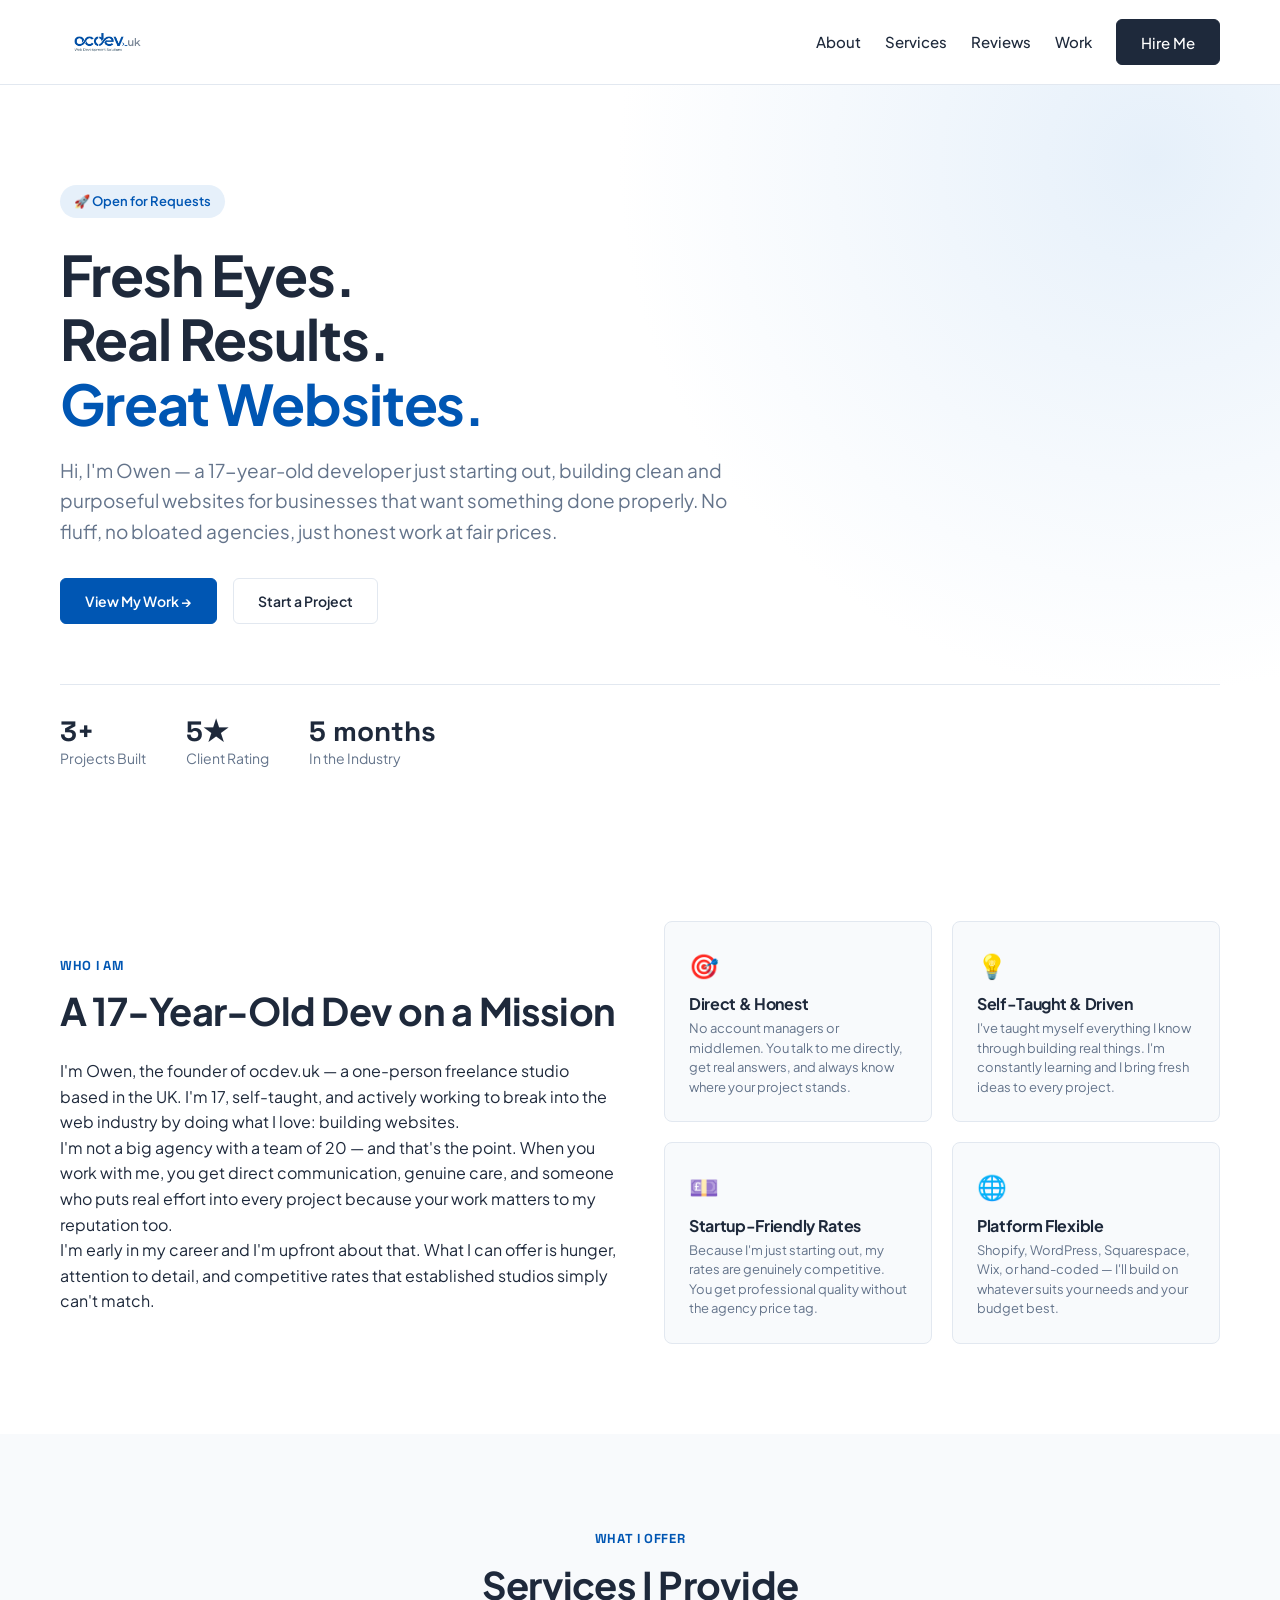
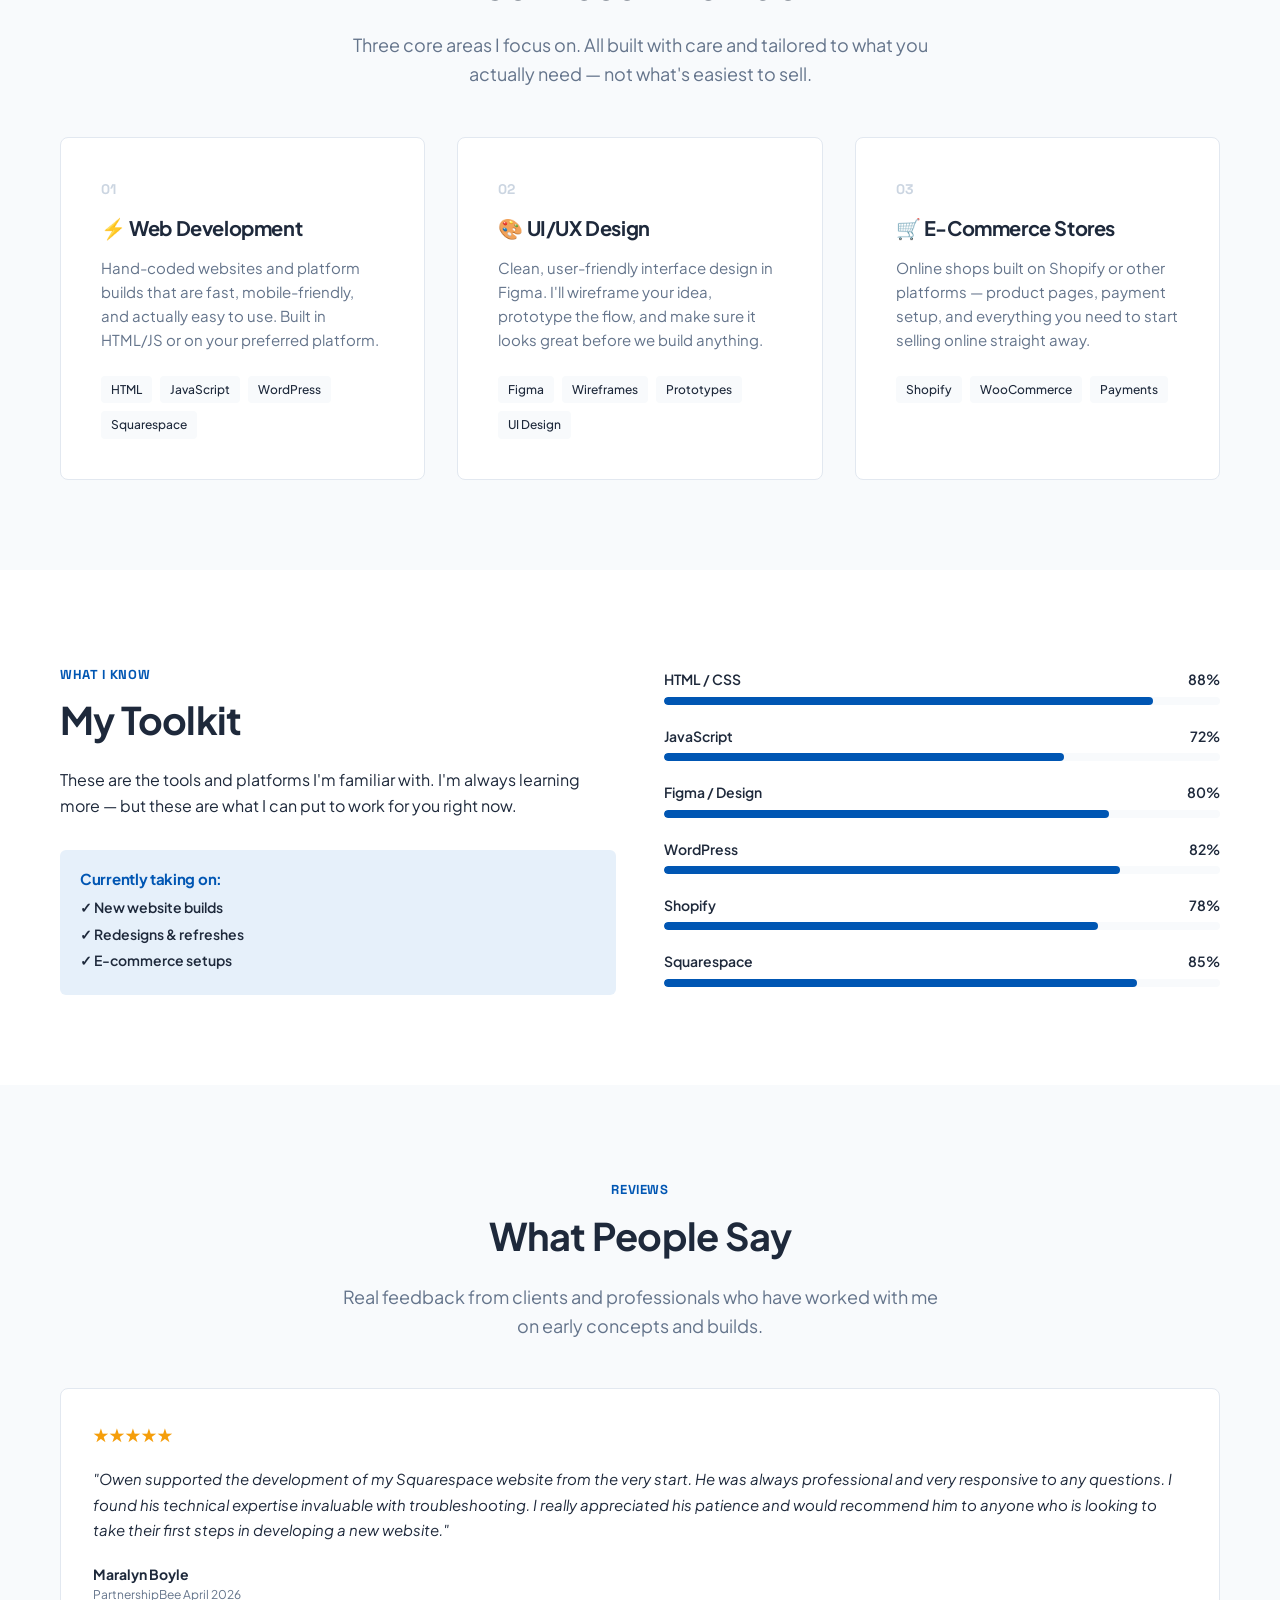
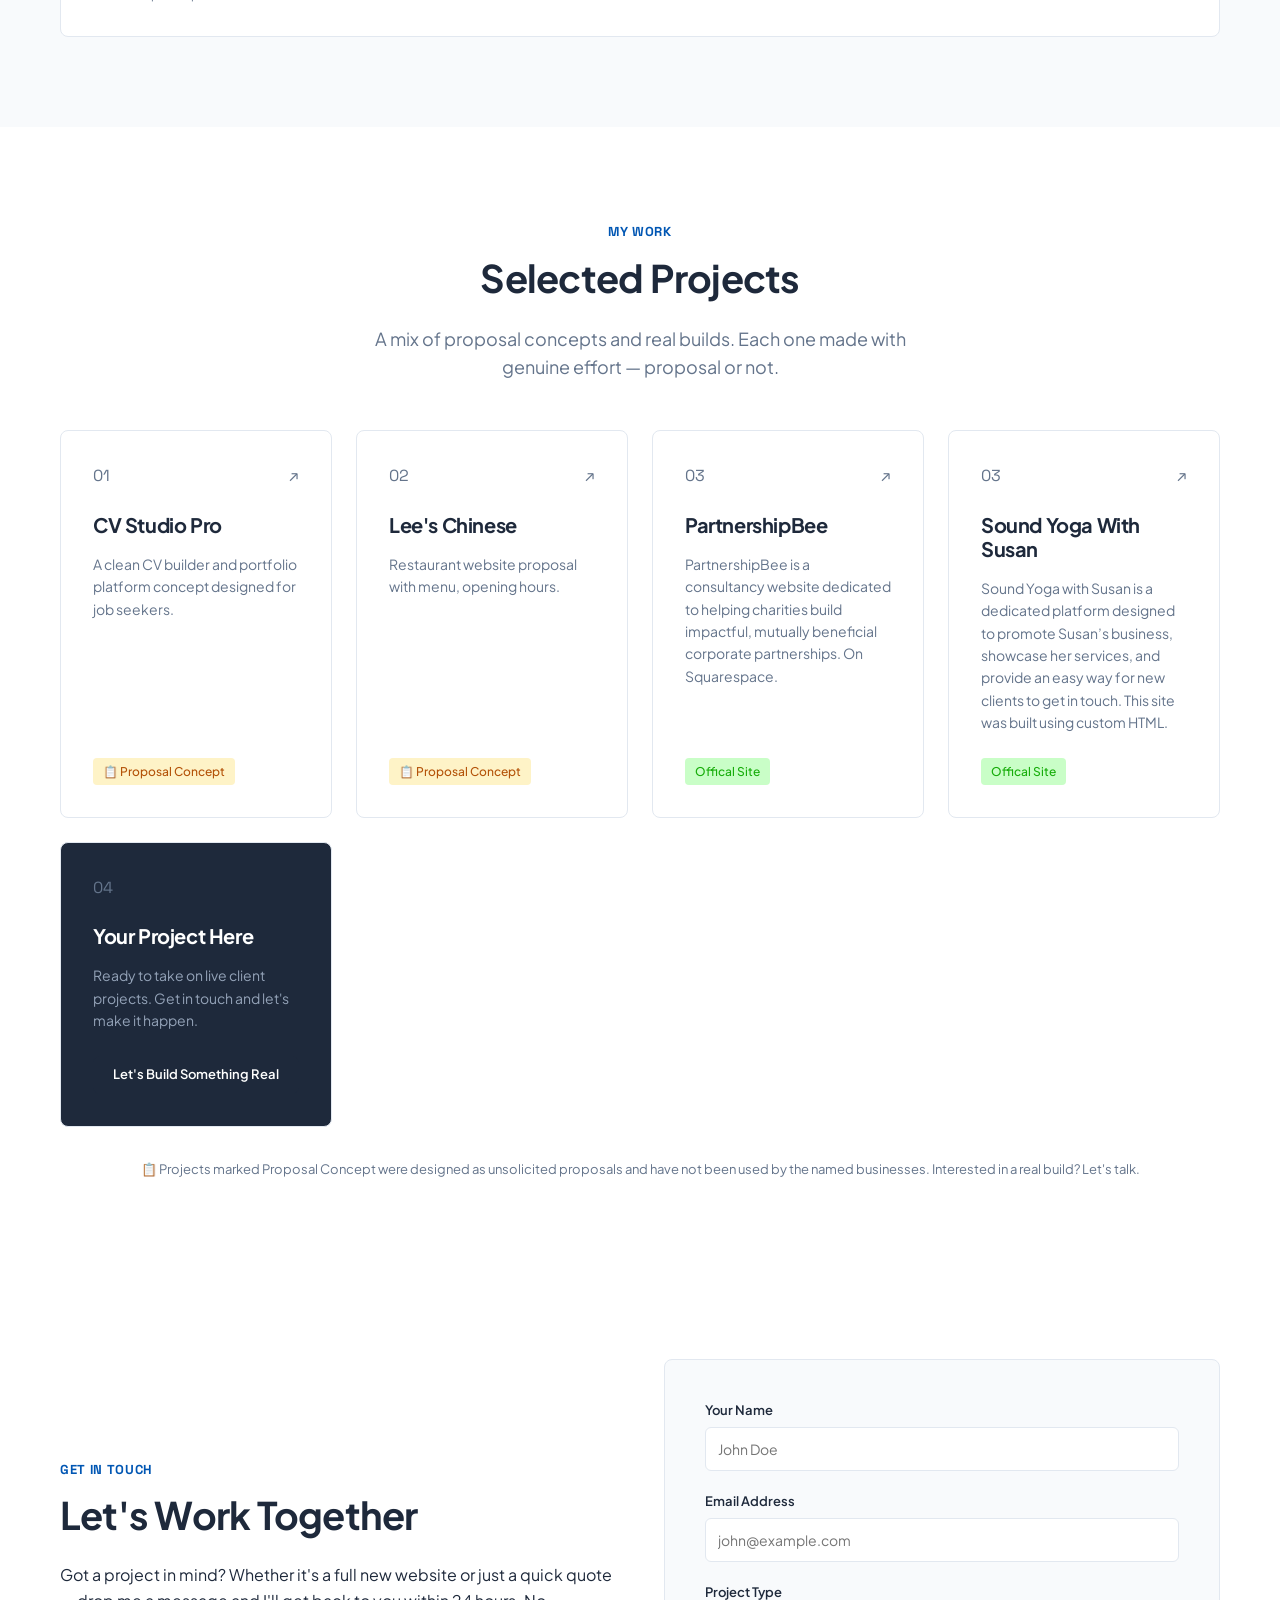
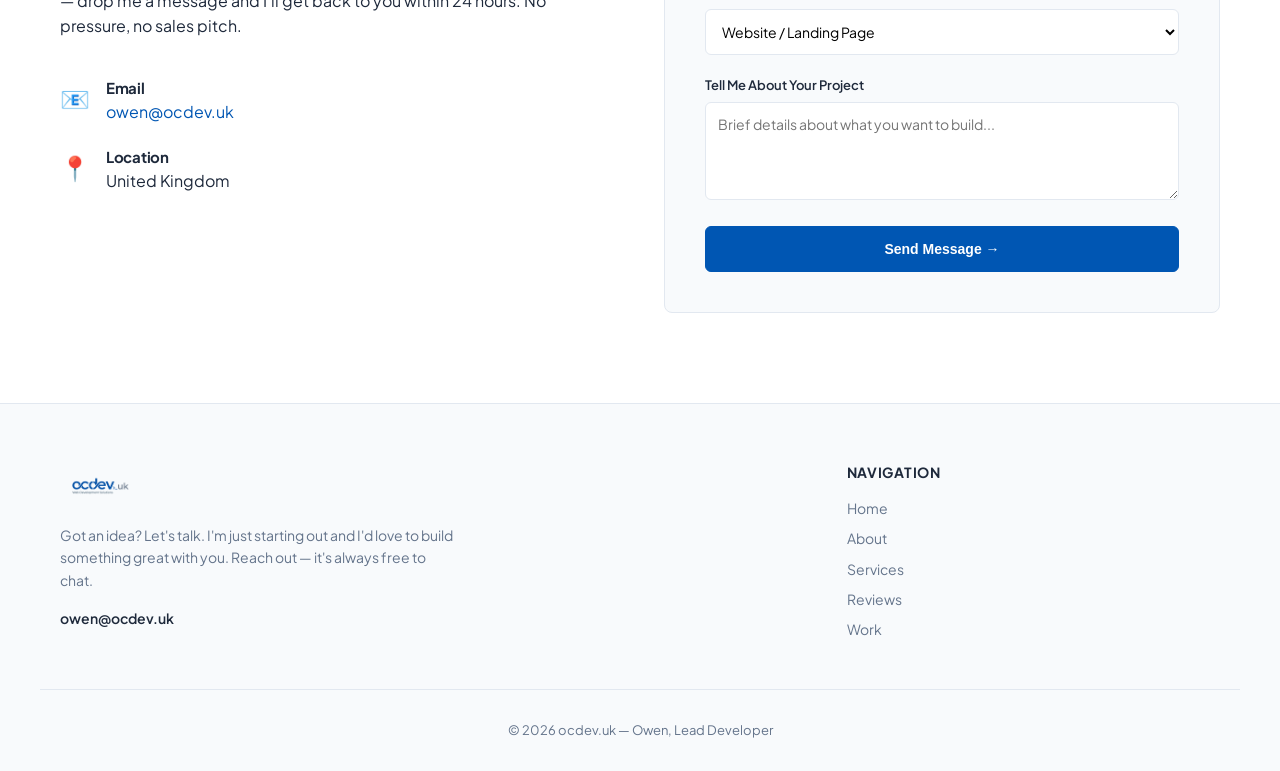
==== index.html @ 89779594 "SoundYoga" ====
<!DOCTYPE html>
<html lang="en">
<head>
    <meta charset="UTF-8">
    <meta name="viewport" content="width=device-width, initial-scale=1.0">
    <title>Web Development Solutions</title>
    <link rel="stylesheet" href="style.css">
    <link rel="preconnect" href="https://fonts.googleapis.com">
    <link rel="preconnect" href="https://fonts.gstatic.com" crossorigin>
    <link href="https://fonts.googleapis.com/css2?family=Plus+Jakarta+Sans:wght@400;500;600;700&family=Space+Grotesk:wght@500;700&display=swap" rel="stylesheet">

    <link rel="icon" type="image/x-icon" href="favicon.ico">
</head>
<body>

    <header class="site-header">
        <div class="container nav-container">
            <a href="#" class="logo-link">
                <img src="ocdevuk.png" alt="ocdev.uk Logo" class="nav-logo">
            </a>
            <nav class="main-nav">
                <a href="#about">About</a>
                <a href="#services">Services</a>
                <a href="#reviews">Reviews</a>
                <a href="#work">Work</a>
                <a href="#contact" class="btn btn-secondary">Hire Me</a>
            </nav>
        </div>
    </header>

    <section class="hero-section">
        <div class="container hero-container">
            <span class="badge">🚀 Open for Requests</span>
            <h1>Fresh Eyes.<br>Real Results.<br><span class="text-gradient">Great Websites.</span></h1>
            <p class="hero-lead">Hi, I'm Owen — a 17-year-old developer just starting out, building clean and purposeful websites for businesses that want something done properly. No fluff, no bloated agencies, just honest work at fair prices.</p>
            <div class="hero-cta">
                <a href="#work" class="btn btn-primary">View My Work &rarr;</a>
                <a href="#contact" class="btn btn-outline">Start a Project</a>
            </div>
            
            <div class="hero-stats">
                <div class="stat-item"><strong>3+</strong> <span>Projects Built</span></div>
                <div class="stat-item"><strong>5★</strong> <span>Client Rating</span></div>
                <div class="stat-item"><strong>5 months</strong> <span>In the Industry</span></div>
            </div>
        </div>
    </section>

    <section id="about" class="about-section section-padding">
        <div class="container grid-2">
            <div>
                <span class="section-tag">Who I Am</span>
                <h2 class="section-title">A 17-Year-Old Dev on a Mission</h2>
                <p>I'm Owen, the founder of ocdev.uk — a one-person freelance studio based in the UK. I'm 17, self-taught, and actively working to break into the web industry by doing what I love: building websites.</p>
                <p>I'm not a big agency with a team of 20 — and that's the point. When you work with me, you get direct communication, genuine care, and someone who puts real effort into every project because your work matters to my reputation too.</p>
                <p>I'm early in my career and I'm upfront about that. What I can offer is hunger, attention to detail, and competitive rates that established studios simply can't match.</p>
            </div>
            <div class="about-features">
                <div class="feature-card">
                    <div class="feature-icon">🎯</div>
                    <h3>Direct & Honest</h3>
                    <p>No account managers or middlemen. You talk to me directly, get real answers, and always know where your project stands.</p>
                </div>
                <div class="feature-card">
                    <div class="feature-icon">💡</div>
                    <h3>Self-Taught & Driven</h3>
                    <p>I've taught myself everything I know through building real things. I'm constantly learning and I bring fresh ideas to every project.</p>
                </div>
                <div class="feature-card">
                    <div class="feature-icon">💷</div>
                    <h3>Startup-Friendly Rates</h3>
                    <p>Because I'm just starting out, my rates are genuinely competitive. You get professional quality without the agency price tag.</p>
                </div>
                <div class="feature-card">
                    <div class="feature-icon">🌐</div>
                    <h3>Platform Flexible</h3>
                    <p>Shopify, WordPress, Squarespace, Wix, or hand-coded — I'll build on whatever suits your needs and your budget best.</p>
                </div>
            </div>
        </div>
    </section>

    <section id="services" class="services-section section-padding bg-light">
        <div class="container">
            <div class="text-center">
                <span class="section-tag">What I Offer</span>
                <h2 class="section-title">Services I Provide</h2>
                <p class="section-subtitle">Three core areas I focus on. All built with care and tailored to what you actually need — not what's easiest to sell.</p>
            </div>
            <div class="services-grid">
                <div class="service-card">
                    <div class="service-num">01</div>
                    <h3>⚡ Web Development</h3>
                    <p>Hand-coded websites and platform builds that are fast, mobile-friendly, and actually easy to use. Built in HTML/JS or on your preferred platform.</p>
                    <div class="service-tags">
                        <span>HTML</span><span>JavaScript</span><span>WordPress</span><span>Squarespace</span>
                    </div>
                </div>
                <div class="service-card">
                    <div class="service-num">02</div>
                    <h3>🎨 UI/UX Design</h3>
                    <p>Clean, user-friendly interface design in Figma. I'll wireframe your idea, prototype the flow, and make sure it looks great before we build anything.</p>
                    <div class="service-tags">
                        <span>Figma</span><span>Wireframes</span><span>Prototypes</span><span>UI Design</span>
                    </div>
                </div>
                <div class="service-card">
                    <div class="service-num">03</div>
                    <h3>🛒 E-Commerce Stores</h3>
                    <p>Online shops built on Shopify or other platforms — product pages, payment setup, and everything you need to start selling online straight away.</p>
                    <div class="service-tags">
                        <span>Shopify</span><span>WooCommerce</span><span>Payments</span>
                    </div>
                </div>
            </div>
        </div>
    </section>

    <section class="skills-section section-padding">
        <div class="container grid-2">
            <div>
                <span class="section-tag">What I Know</span>
                <h2 class="section-title">My Toolkit</h2>
                <p>These are the tools and platforms I'm familiar with. I'm always learning more — but these are what I can put to work for you right now.</p>
                <div class="availability-box">
                    <h4>Currently taking on:</h4>
                    <ul>
                        <li>✓ New website builds</li>
                        <li>✓ Redesigns & refreshes</li>
                        <li>✓ E-commerce setups</li>
                    </ul>
                </div>
            </div>
            <div class="skills-bars">
                <div class="skill-item">
                    <div class="skill-info"><span>HTML / CSS</span><span>88%</span></div>
                    <div class="skill-bar"><div class="skill-progress" style="width: 88%;"></div></div>
                </div>
                <div class="skill-item">
                    <div class="skill-info"><span>JavaScript</span><span>72%</span></div>
                    <div class="skill-bar"><div class="skill-progress" style="width: 72%;"></div></div>
                </div>
                <div class="skill-item">
                    <div class="skill-info"><span>Figma / Design</span><span>80%</span></div>
                    <div class="skill-bar"><div class="skill-progress" style="width: 80%;"></div></div>
                </div>
                <div class="skill-item">
                    <div class="skill-info"><span>WordPress</span><span>82%</span></div>
                    <div class="skill-bar"><div class="skill-progress" style="width: 82%;"></div></div>
                </div>
                <div class="skill-item">
                    <div class="skill-info"><span>Shopify</span><span>78%</span></div>
                    <div class="skill-bar"><div class="skill-progress" style="width: 78%;"></div></div>
                </div>
                <div class="skill-item">
                    <div class="skill-info"><span>Squarespace</span><span>85%</span></div>
                    <div class="skill-bar"><div class="skill-progress" style="width: 85%;"></div></div>
                </div>
            </div>
        </div>
    </section>

    <section id="reviews" class="reviews-section section-padding bg-light">
        <div class="container">
            <div class="text-center">
                <span class="section-tag">Reviews</span>
                <h2 class="section-title">What People Say</h2>
                <p class="section-subtitle">Real feedback from clients and professionals who have worked with me on early concepts and builds.</p>
            </div>
            <div class="reviews-grid">
                <div class="review-card">
                    <div class="stars">★★★★★</div>
                    <p class="review-text">"Owen supported the development of my Squarespace website from the very start. He was always professional and very responsive to any questions. I found his technical expertise invaluable with troubleshooting. I really appreciated his patience and would recommend him to anyone who is looking to take their first steps in developing a new website."</p>
                    <div class="review-author">
                        <strong>Maralyn Boyle</strong>
                        <span> PartnershipBee April 2026</span>
                    </div>
                </div>
            </div>
        </div>
    </section>

    <section id="work" class="portfolio-section section-padding">
        <div class="container">
            <div class="text-center">
                <span class="section-tag">My Work</span>
                <h2 class="section-title">Selected Projects</h2>
                <p class="section-subtitle">A mix of proposal concepts and real builds. Each one made with genuine effort — proposal or not.</p>
            </div>
            <div class="portfolio-grid">
                <a href="projects/CVStudioPro/index.html" class="project-card">
                    <div class="project-meta"><span>01</span><span class="proj-link">&nearr;</span></div>
                    <h3>CV Studio Pro</h3>
                    <p>A clean CV builder and portfolio platform concept designed for job seekers.</p>
                    <span class="proposal-badge">📋 Proposal Concept</span>
                </a>
                
                <a href="projects/LeesChinese/index.html" class="project-card">
                    <div class="project-meta"><span>02</span><span class="proj-link">&nearr;</span></div>
                    <h3>Lee's Chinese</h3>
                    <p>Restaurant website proposal with menu, opening hours.</p>
                    <span class="proposal-badge">📋 Proposal Concept</span>
                </a>
                
                <a href="https://www.partnershipbee.co.uk/" class="project-card">
                    <div class="project-meta"><span>03</span><span class="proj-link">&nearr;</span></div>
                    <h3>PartnershipBee</h3>
                    <p>PartnershipBee is a consultancy website dedicated to helping charities build impactful, mutually beneficial corporate partnerships. On Squarespace.</p>
                    <span class="real-badge">Offical Site</span>
                </a>

                <a href="https://www.soundyogawithsusan.com/" class="project-card">
                    <div class="project-meta"><span>03</span><span class="proj-link">&nearr;</span></div>
                    <h3>Sound Yoga With Susan</h3>
                    <p>Sound Yoga with Susan is a dedicated platform designed to promote Susan’s business, showcase her services, and provide an easy way for new clients to get in touch. This site was built using custom HTML.</p>
                    <span class="real-badge">Offical Site</span>
                </a>
                
                <div class="project-card join-card">
                    <div class="project-meta"><span>04</span></div>
                    <h3>Your Project Here</h3>
                    <p>Ready to take on live client projects. Get in touch and let's make it happen.</p>
                    <a href="#contact" class="btn btn-secondary btn-sm">Let's Build Something Real</a>
                </div>
            </div>
            <p class="portfolio-disclaimer">📋 Projects marked Proposal Concept were designed as unsolicited proposals and have not been used by the named businesses. Interested in a real build? Let's talk.</p>
        </div>
    </section>

    <section id="contact" class="contact-section section-padding">
        <div class="container grid-2">
            <div>
                <span class="section-tag">Get In Touch</span>
                <h2 class="section-title">Let's Work Together</h2>
                <p>Got a project in mind? Whether it's a full new website or just a quick quote — drop me a message and I'll get back to you within 24 hours. No pressure, no sales pitch.</p>
                
                <div class="contact-details">
                    <div class="contact-item">
                        <span class="icon">📧</span>
                        <div>
                            <h4>Email</h4>
                            <p><a href="mailto:owen@ocdev.uk">owen@ocdev.uk</a></p>
                        </div>
                    </div>
                    <div class="contact-item">
                        <span class="icon">📍</span>
                        <div>
                            <h4>Location</h4>
                            <p>United Kingdom</p>
                        </div>
                    </div>
                </div>
            </div>
            
        <div class="form-wrapper">
            <form id="contact-form" class="contact-form" action="https://formspree.io/f/mbdbggvb" method="POST">
                
                <div class="form-group">
                    <label for="name">Your Name</label>
                    <input type="text" id="name" name="name" required placeholder="John Doe">
                </div>
                
                <div class="form-group">
                    <label for="email">Email Address</label>
                    <input type="email" id="email" name="email" required placeholder="john@example.com">
                </div>
                
                <div class="form-group">
                    <label for="project-type">Project Type</label>
                    <select id="project-type" name="projectType">
                        <option>Website / Landing Page</option>
                        <option>E-Commerce Store</option>
                        <option>UI/UX Design</option>
                        <option>Redesign / Refresh</option>
                        <option>Shopify Setup</option>
                        <option>WordPress Build</option>
                        <option>Other</option>
                    </select>
                </div>
                
                <div class="form-group">
                    <label for="message">Tell Me About Your Project</label>
                    <textarea id="message" name="message" rows="4" placeholder="Brief details about what you want to build..."></textarea>
                </div>
                
                <button type="submit" class="btn btn-primary btn-full">Send Message &rarr;</button>
            </form>
        </div>
        </div>
    </section>

    <footer class="site-footer">
        <div class="container footer-grid">
            <div>
                <img src="ocdevuk.png" alt="ocdev.uk Logo" class="footer-logo">
                <p>Got an idea? Let's talk. I'm just starting out and I'd love to build something great with you. Reach out — it's always free to chat.</p>
                <p><a href="mailto:owen@ocdev.uk" class="footer-email">owen@ocdev.uk</a></p>
            </div>
            <div class="footer-links">
                <h4>Navigation</h4>
                <a href="#">Home</a>
                <a href="#about">About</a>
                <a href="#services">Services</a>
                <a href="#reviews">Reviews</a>
                <a href="#work">Work</a>
            </div>
        </div>
        <div class="container footer-bottom">
            <p>&copy; 2026 ocdev.uk — Owen, Lead Developer</p>
        </div>
    </footer>

<script>
        document.getElementById('contact-form').addEventListener('submit', function(e) {
            e.preventDefault(); // Stops the page from redirecting
            
            const form = this;
            const btn = form.querySelector('button[type="submit"]');
            
            // Set button to a loading state
            btn.disabled = true;
            btn.innerHTML = 'Sending...';
            
            // Collect form data
            const formData = new FormData(form);
            
            // Send data to your Google Apps Script Web App URL
            fetch(form.action, {
                method: 'POST',
                body: formData,
                mode: 'no-cors' // 🚀 THIS IS THE FIX: Bypasses the browser's security block
            })
            .then(response => {
                // Change button to the successful state
                btn.classList.remove('btn-primary');
                btn.classList.add('btn-success');
                btn.innerHTML = 'Message Sent Successfully! ✓';
                
                // Reset the form inputs
                form.reset();
            })
            .catch(error => {
                console.error('Error:', error);
                btn.disabled = false;
                btn.innerHTML = 'Error. Try Again &rarr;';
            });
        });
    </script>
</body>
</html>
---- style.css ----
/* --- CSS Reset & Variables --- */
:root {
    --primary: #0056b3;       /* Main Branding Blue matching the logo */
    --primary-light: #e6f0fa;
    --text-dark: #1e293b;
    --text-light: #64748b;
    --bg-white: #ffffff;
    --bg-light: #f8fafc;
    --border-color: #e2e8f0;
    --font-sans: 'Plus Jakarta Sans', sans-serif;
    --font-mono: 'Space Grotesk', sans-serif;
    --transition: all 0.3s cubic-bezier(0.4, 0, 0.2, 1);
}

* {
    box-sizing: border-box;
    margin: 0;
    padding: 0;
}

html {
    scroll-behavior: smooth;
}

body {
    font-family: var(--font-sans);
    color: var(--text-dark);
    background-color: var(--bg-white);
    line-height: 1.6;
    overflow-x: hidden;
    -webkit-font-smoothing: antialiased;
}

/* --- Layout Utilities --- */
.container {
    width: 100%;
    max-width: 1200px;
    margin: 0 auto;
    padding: 0 20px;
}

.grid-2 {
    display: grid;
    grid-template-columns: 1fr;
    gap: 40px;
}

.section-padding {
    padding: 60px 0;
}

@media (min-width: 768px) {
    .grid-2 {
        grid-template-columns: 1fr 1fr;
        gap: 48px;
        align-items: center;
    }
    .section-padding {
        padding: 90px 0;
    }
}

.bg-light {
    background-color: var(--bg-light);
}

.text-center {
    text-align: center;
}

/* --- Typography / UI Accents --- */
h1, h2, h3, h4 {
    font-family: var(--font-sans);
    font-weight: 700;
    letter-spacing: -0.02em;
    line-height: 1.2;
    margin-bottom: 16px;
}

.section-tag {
    display: inline-block;
    font-family: var(--font-mono);
    text-transform: uppercase;
    color: var(--primary);
    font-size: 13px;
    font-weight: 700;
    letter-spacing: 0.05em;
    margin-bottom: 12px;
}

.section-title {
    font-size: 28px;
    margin-bottom: 20px;
}

.section-subtitle {
    color: var(--text-light);
    max-width: 600px;
    margin: 0 auto 36px auto;
    font-size: 16px;
}

@media (min-width: 768px) {
    .section-title {
        font-size: 38px;
        margin-bottom: 24px;
    }
    .section-subtitle {
        margin-bottom: 48px;
        font-size: 18px;
    }
}

/* --- Buttons --- */
.btn {
    display: inline-flex;
    align-items: center;
    justify-content: center;
    padding: 0 24px;
    height: 46px;
    box-sizing: border-box;
    border-radius: 6px;
    font-weight: 600;
    text-decoration: none;
    transition: var(--transition);
    cursor: pointer;
    font-size: 14px;
    line-height: 1 !important;
    white-space: nowrap;
}

.btn-primary {
    background-color: var(--primary);
    color: white;
    border: 1px solid var(--primary);
}

.btn-primary:hover {
    background-color: #004494;
    transform: translateY(-2px);
}

.btn-secondary {
    background-color: var(--text-dark);
    color: white;
    border: 1px solid var(--text-dark);
}

.btn-secondary:hover {
    background-color: #ffffff;
    color: var(--text-dark);
    border-color: var(--border-color);
}

.btn-outline {
    background-color: transparent;
    color: var(--text-dark);
    border: 1px solid var(--border-color);
}

.btn-outline:hover {
    background-color: var(--bg-light);
    border-color: var(--text-light);
}

.btn-full {
    width: 100%;
    text-align: center;
}

.btn-sm {
    height: 38px;
    padding: 0 16px;
    font-size: 13px;
}

/* --- Navigation Header --- */
.site-header {
    background-color: rgba(255, 255, 255, 0.9);
    backdrop-filter: blur(8px);
    border-bottom: 1px solid var(--border-color);
    position: sticky;
    top: 0;
    z-index: 100;
    padding: 12px 0;
}

.nav-container {
    display: flex;
    flex-direction: column;
    gap: 16px;
    align-items: center;
}

.logo-link {
    display: flex;
    align-items: center;
}

.nav-logo {
    height: 44px;
    width: auto;
    display: block;
}

.main-nav {
    display: flex;
    align-items: center;
    justify-content: center;
    flex-wrap: wrap;
    gap: 16px;
    width: 100%;
}

.main-nav a {
    text-decoration: none;
    color: var(--text-dark);
    font-weight: 500;
    font-size: 14px;
    transition: var(--transition);
}

.main-nav a.btn-secondary {
    color: #ffffff;
    background-color: var(--text-dark);
}

.main-nav a.btn-primary {
    color: #ffffff;
    background-color: var(--primary);
}

.main-nav a:not(.btn):hover {
    color: var(--primary);
}

@media (min-width: 768px) {
    .site-header {
        padding: 16px 0;
    }
    .nav-container {
        flex-direction: row;
        justify-content: space-between;
    }
    .nav-logo {
        height: 52px;
    }
    .main-nav {
        width: auto;
        gap: 24px;
    }
    .main-nav a {
        font-size: 15px;
    }
}

/* --- Hero Section --- */
.hero-section {
    padding: 60px 0 40px 0;
    background: radial-gradient(circle at 50% 20%, var(--primary-light) 0%, transparent 50%);
}

.badge {
    display: inline-block;
    background-color: var(--primary-light);
    color: var(--primary);
    padding: 6px 14px;
    border-radius: 20px;
    font-size: 12px;
    font-weight: 600;
    margin-bottom: 20px;
    text-align: center;
    max-width: 100%;
}

.hero-section h1 {
    font-size: 36px;
    line-height: 1.15;
    margin-bottom: 20px;
}

.text-gradient {
    color: var(--primary);
}

.hero-lead {
    font-size: 16px;
    color: var(--text-light);
    max-width: 680px;
    margin-bottom: 28px;
}

.hero-cta {
    display: flex;
    flex-direction: column;
    gap: 12px;
    margin-bottom: 48px;
}

.hero-cta .btn {
    width: 100%;
}

.hero-stats {
    display: flex;
    justify-content: space-between;
    gap: 16px;
    border-top: 1px solid var(--border-color);
    padding-top: 24px;
}

.stat-item strong {
    display: block;
    font-size: 22px;
    font-family: var(--font-mono);
    color: var(--text-dark);
    line-height: 1;
}

.stat-item span {
    font-size: 12px;
    color: var(--text-light);
}

@media (min-width: 768px) {
    .hero-section {
        padding: 100px 0 60px 0;
        background: radial-gradient(circle at 90% 10%, var(--primary-light) 0%, transparent 40%);
    }
    .badge {
        font-size: 13px;
        margin-bottom: 24px;
    }
    .hero-section h1 {
        font-size: 56px;
    }
    .hero-lead {
        font-size: 19px;
        margin-bottom: 32px;
    }
    .hero-cta {
        flex-direction: row;
        gap: 16px;
        margin-bottom: 60px;
    }
    .hero-cta .btn {
        width: auto;
    }
    .hero-stats {
        justify-content: flex-start;
        gap: 40px;
        padding-top: 32px;
    }
    .stat-item strong {
        font-size: 28px;
    }
    .stat-item span {
        font-size: 14px;
    }
}

/* --- About Card Features --- */
.about-features {
    display: grid;
    grid-template-columns: 1fr;
    gap: 16px;
}

@media (min-width: 480px) {
    .about-features {
        grid-template-columns: 1fr 1fr;
        gap: 20px;
    }
}

.feature-card {
    background: var(--bg-light);
    padding: 20px;
    border-radius: 8px;
    border: 1px solid var(--border-color);
}

.feature-icon {
    font-size: 22px;
    margin-bottom: 10px;
}

.feature-card h3 {
    font-size: 15px;
    margin-bottom: 6px;
}

.feature-card p {
    font-size: 13px;
    color: var(--text-light);
    line-height: 1.5;
}

@media (min-width: 768px) {
    .feature-card {
        padding: 24px;
    }
    .feature-icon {
        font-size: 24px;
    }
    .feature-card h3 {
        font-size: 16px;
    }
}

/* --- Services Layout --- */
.services-grid {
    display: grid;
    grid-template-columns: 1fr;
    gap: 20px;
}

.service-card {
    background: var(--bg-white);
    padding: 24px;
    border-radius: 8px;
    border: 1px solid var(--border-color);
    position: relative;
    transition: var(--transition);
}

.service-card:hover {
    transform: translateY(-4px);
    box-shadow: 0 12px 24px rgba(0,0,0,0.03);
    border-color: var(--primary);
}

.service-num {
    font-family: var(--font-mono);
    color: #cbd5e1;
    font-size: 13px;
    font-weight: 700;
    margin-bottom: 12px;
}

.service-card h3 {
    font-size: 18px;
    margin-bottom: 12px;
}

.service-card p {
    color: var(--text-light);
    font-size: 14px;
    margin-bottom: 20px;
}

.service-tags {
    display: flex;
    flex-wrap: wrap;
    gap: 8px;
}

.service-tags span {
    background: var(--bg-light);
    padding: 4px 10px;
    border-radius: 4px;
    font-size: 12px;
    color: var(--text-dark);
    font-weight: 500;
}

@media (min-width: 768px) {
    .services-grid {
        grid-template-columns: repeat(auto-fit, minmax(300px, 1fr));
        gap: 32px;
    }
    .service-card {
        padding: 40px;
    }
    .service-num {
        font-size: 14px;
        margin-bottom: 16px;
    }
    .service-card h3 {
        font-size: 20px;
        margin-bottom: 16px;
    }
    .service-card p {
        font-size: 15px;
        margin-bottom: 24px;
    }
}

/* --- Toolkit Progress Bars --- */
.availability-box {
    margin-top: 24px;
    margin-bottom: 32px;
    background: var(--primary-light);
    padding: 20px;
    border-radius: 6px;
}

.availability-box h4 {
    color: var(--primary);
    font-size: 15px;
    margin-bottom: 8px;
}

.availability-box ul {
    list-style: none;
}

.availability-box li {
    font-size: 14px;
    font-weight: 600;
    margin-bottom: 4px;
}

.skills-bars {
    display: flex;
    flex-direction: column;
    gap: 16px;
}

.skill-info {
    display: flex;
    justify-content: space-between;
    font-size: 13px;
    font-weight: 600;
    margin-bottom: 4px;
}

.skill-bar {
    background: var(--bg-light);
    height: 8px;
    border-radius: 4px;
    overflow: hidden;
}

.skill-progress {
    background: var(--primary);
    height: 100%;
    border-radius: 4px;
}

@media (min-width: 768px) {
    .availability-box {
        margin-top: 32px;
        margin-bottom: 0;
    }
    .skills-bars {
        gap: 20px;
    }
    .skill-info {
        font-size: 14px;
        margin-bottom: 6px;
    }
}

/* --- Reviews Layout --- */
.reviews-grid {
    display: grid;
    grid-template-columns: 1fr;
    gap: 24px;
}

.review-card {
    background: var(--bg-white);
    padding: 24px;
    border-radius: 8px;
    border: 1px solid var(--border-color);
}

.stars {
    color: #f59e0b;
    font-size: 16px;
    margin-bottom: 12px;
}

.review-text {
    font-size: 14px;
    color: var(--text-dark);
    font-style: italic;
    line-height: 1.6;
    margin-bottom: 16px;
}

.review-author strong {
    display: block;
    font-size: 14px;
    color: var(--text-dark);
}

.review-author span {
    display: block;
    font-size: 12px;
    color: var(--text-light);
}

@media (min-width: 768px) {
    .reviews-grid {
        grid-template-columns: repeat(auto-fit, minmax(320px, 1fr));
    }
    .review-card {
        padding: 32px;
    }
    .stars {
        font-size: 18px;
        margin-bottom: 16px;
    }
    .review-text {
        font-size: 15px;
        line-height: 1.7;
        margin-bottom: 20px;
    }
}

/* --- Portfolio --- */
.portfolio-grid {
    display: grid;
    grid-template-columns: 1fr;
    gap: 20px;
}

/* project-card handles both link styles & container properties */
.project-card {
    background: var(--bg-white);
    padding: 24px;
    border-radius: 8px;
    border: 1px solid var(--border-color);
    display: flex;
    flex-direction: column;
    text-decoration: none;
    color: inherit;
    transition: var(--transition);
}

/* Separate hover behavior rules for actual file dynamic link targets */
a.project-card:hover {
    transform: translateY(-4px);
    border-color: var(--primary);
    box-shadow: 0 12px 24px rgba(0, 0, 0, 0.04);
}

.project-meta {
    display: flex;
    justify-content: space-between;
    color: var(--text-light);
    font-family: var(--font-mono);
    margin-bottom: 16px;
}

.project-card h3 {
    font-size: 18px;
    color: var(--text-dark);
}

.project-card p {
    color: var(--text-light);
    font-size: 14px;
    margin-bottom: auto;
    padding-bottom: 20px;
}

.proposal-badge {
    font-size: 12px;
    color: #b45309;
    background: #fef3c7;
    padding: 4px 10px;
    border-radius: 4px;
    align-self: flex-start;
    font-weight: 500;
}

.real-badge {
    font-size: 12px;
    color: #17ad0a;
    background: #c9fec7;
    padding: 4px 10px;
    border-radius: 4px;
    align-self: flex-start;
    font-weight: 500;
}

.join-card {
    background: var(--text-dark);
    color: white;
}

.join-card h3 {
    color: white;
}

.join-card p {
    color: #94a3b8;
}

.portfolio-disclaimer {
    margin-top: 24px;
    font-size: 12px;
    color: var(--text-light);
    text-align: center;
}

@media (min-width: 768px) {
    .portfolio-grid {
        grid-template-columns: repeat(auto-fit, minmax(260px, 1fr));
        gap: 24px;
    }
    .project-card {
        padding: 32px;
    }
    .project-meta {
        margin-bottom: 24px;
    }
    .project-card h3 {
        font-size: 20px;
    }
    .project-card p {
        padding-bottom: 24px;
    }
    .portfolio-disclaimer {
        margin-top: 32px;
        font-size: 13px;
    }
}

/* --- Forms & Contact --- */
.contact-details {
    margin-top: 28px;
    margin-bottom: 32px;
}

.contact-item {
    display: flex;
    gap: 16px;
    margin-bottom: 20px;
}

.contact-item .icon {
    font-size: 22px;
}

.contact-item h4 {
    font-size: 14px;
    margin-bottom: 2px;
}

.contact-item p a {
    color: var(--primary);
    text-decoration: none;
}

.form-wrapper {
    background: var(--bg-light);
    padding: 24px;
    border-radius: 8px;
    border: 1px solid var(--border-color);
}

.form-group {
    margin-bottom: 16px;
}

.form-group label {
    display: block;
    font-size: 13px;
    font-weight: 600;
    margin-bottom: 6px;
}

.form-group input, 
.form-group select, 
.form-group textarea {
    width: 100%;
    padding: 12px;
    border: 1px solid var(--border-color);
    border-radius: 6px;
    background: var(--bg-white);
    font-family: var(--font-sans);
    font-size: 14px;
    outline: none;
    transition: var(--transition);
}

.form-group input:focus, 
.form-group select:focus, 
.form-group textarea:focus {
    border-color: var(--primary);
    box-shadow: 0 0 0 3px var(--primary-light);
}

@media (min-width: 768px) {
    .contact-details {
        margin-top: 40px;
        margin-bottom: 0;
    }
    .contact-item {
        margin-bottom: 24px;
    }
    .contact-item .icon {
        font-size: 24px;
    }
    .contact-item h4 {
        font-size: 15px;
    }
    .form-wrapper {
        padding: 40px;
    }
    .form-group {
        margin-bottom: 20px;
    }
}

/* --- Footer Layout --- */
.site-footer {
    background: var(--bg-light);
    border-top: 1px solid var(--border-color);
    padding: 48px 0 24px 0;
}

.footer-grid {
    display: grid;
    grid-template-columns: 1fr;
    gap: 32px;
    padding-bottom: 32px;
    border-bottom: 1px solid var(--border-color);
}

.footer-logo {
    height: 38px;
    width: auto;
    display: block;
}

.footer-grid p {
    color: var(--text-light);
    font-size: 14px;
    margin-top: 12px;
    max-width: 400px;
}

.footer-email {
    font-weight: 600;
    color: var(--text-dark);
    text-decoration: none;
}

.footer-links h4 {
    font-size: 13px;
    text-transform: uppercase;
    letter-spacing: 0.05em;
    margin-bottom: 12px;
}

.footer-links a {
    display: block;
    color: var(--text-light);
    text-decoration: none;
    font-size: 14px;
    margin-bottom: 8px;
}

.footer-links a:hover {
    color: var(--primary);
}

.footer-bottom {
    padding-top: 24px;
    text-align: center;
    font-size: 12px;
    color: var(--text-light);
}

@media (min-width: 768px) {
    .site-footer {
        padding: 60px 0 30px 0;
    }
    .footer-grid {
        grid-template-columns: 2fr 1fr;
        gap: 40px;
        padding-bottom: 40px;
    }
    .footer-logo {
        height: 44px;
    }
    .footer-grid p {
        margin-top: 16px;
    }
    .footer-links h4 {
        font-size: 14px;
        margin-bottom: 16px;
    }
    .footer-bottom {
        padding-top: 30px;
        font-size: 13px;
    }
}

/* --- Success Button State --- */
.btn-success {
    background-color: #10b981; /* Premium emerald green for success */
    color: white;
    border: 1px solid #10b981;
    cursor: default;
    pointer-events: none; /* Stops users from clicking it again while successful */
    animation: successPop 0.4s cubic-bezier(0.175, 0.885, 0.32, 1.275);
}

@keyframes successPop {
    0% {
        transform: scale(0.95);
    }
    50% {
        transform: scale(1.03);
    }
    100% {
        transform: scale(1);
    }
}
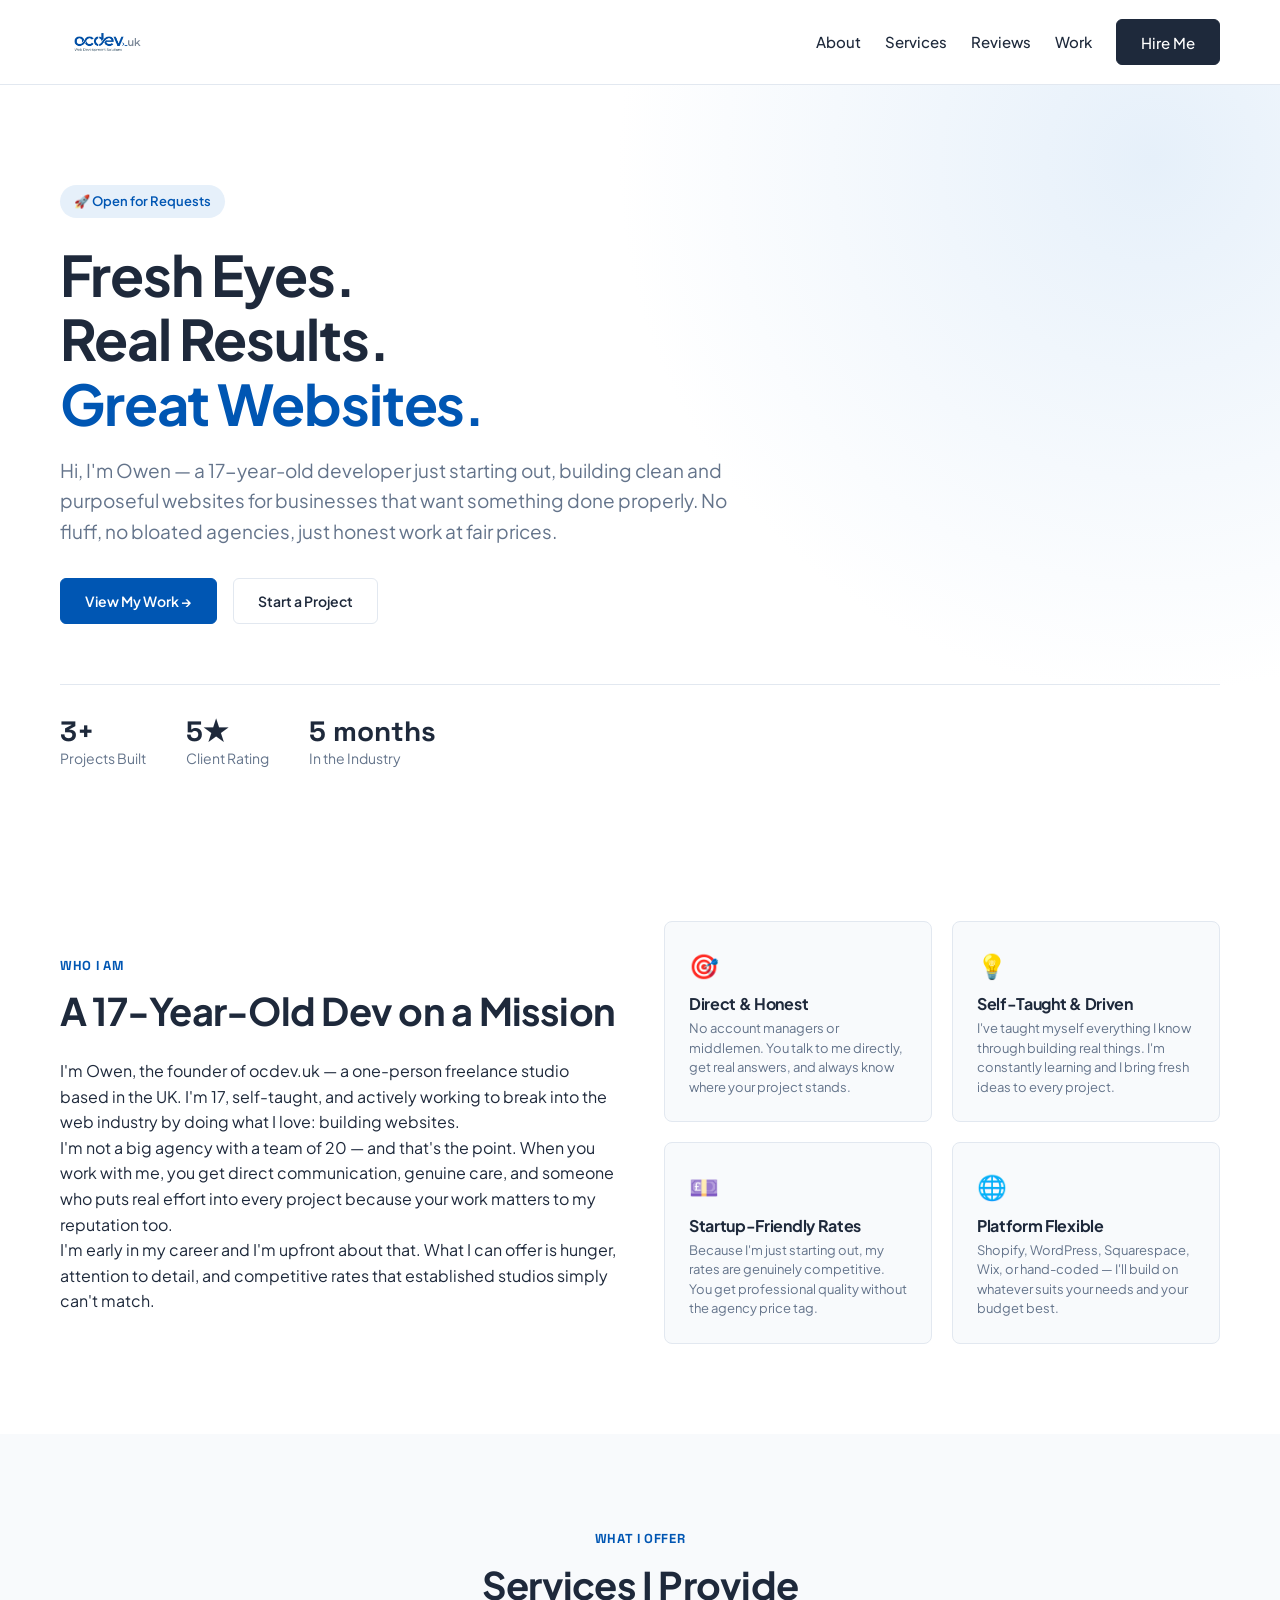
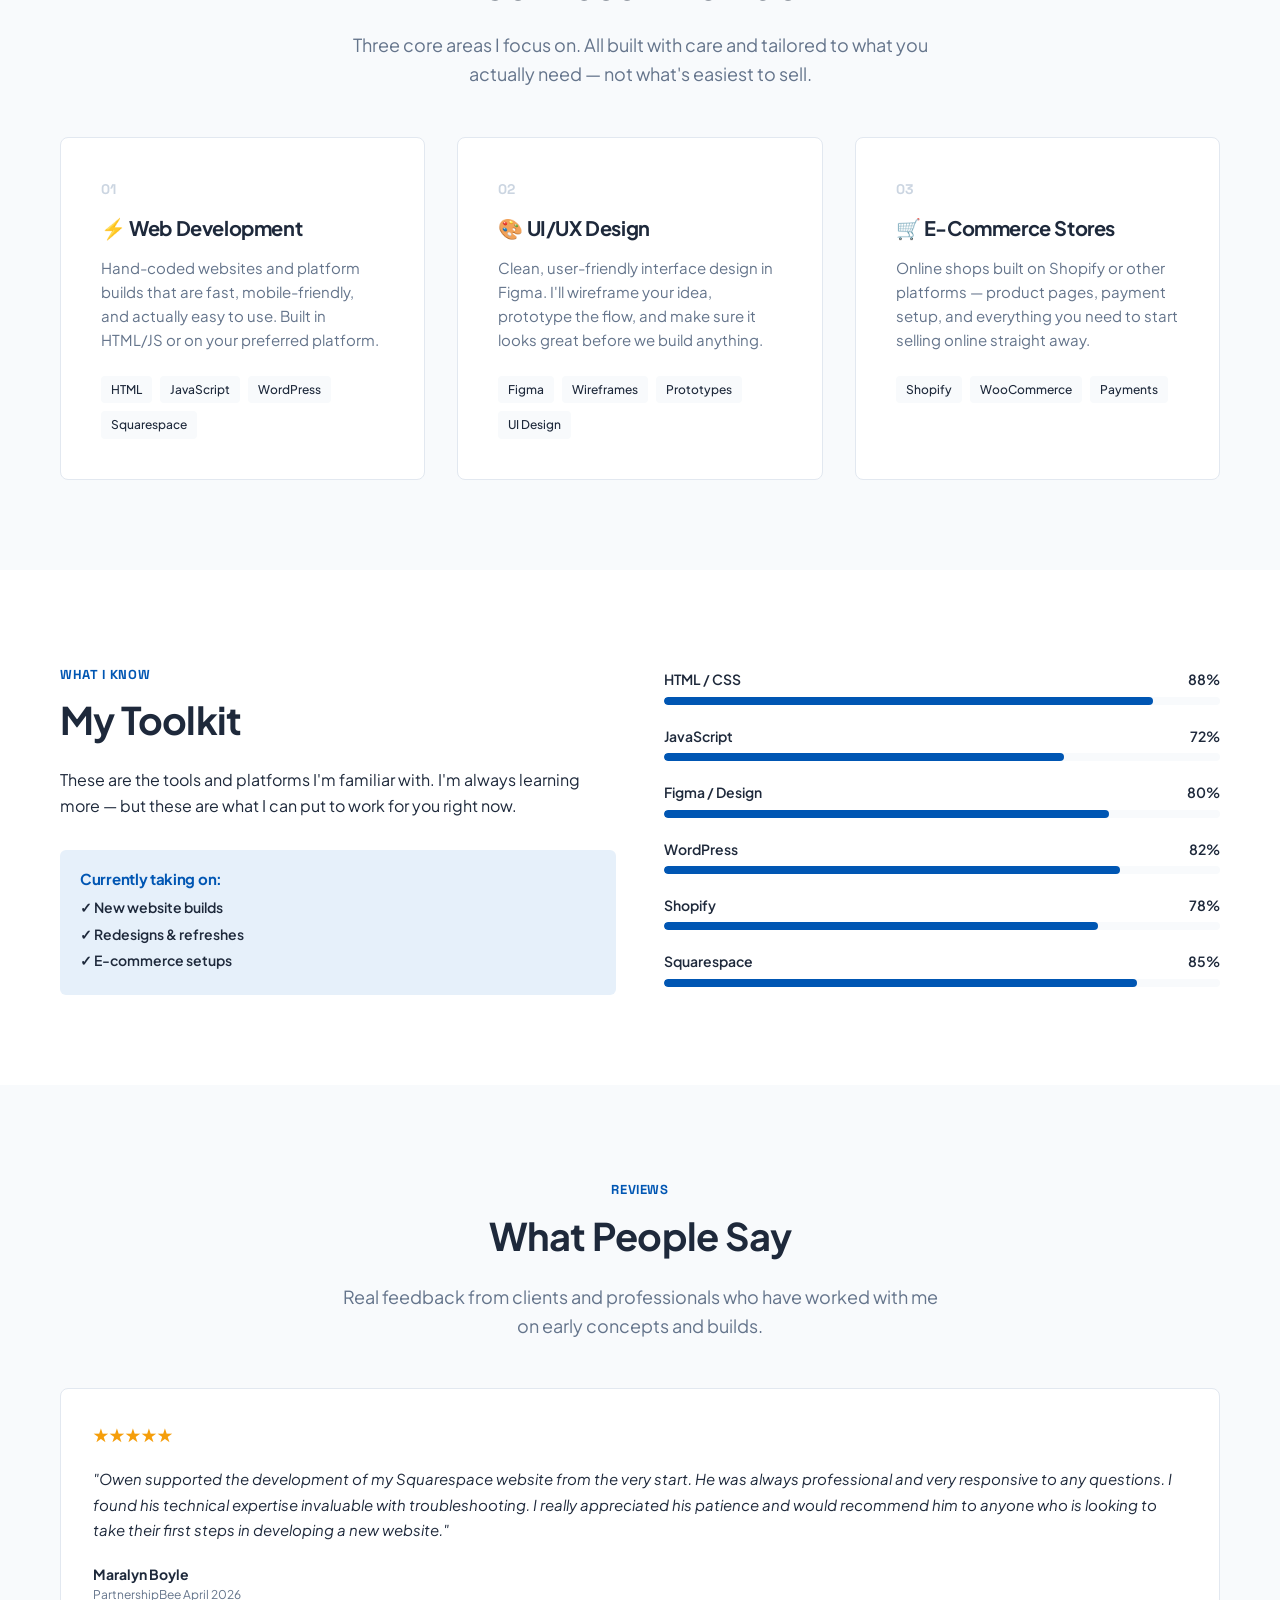
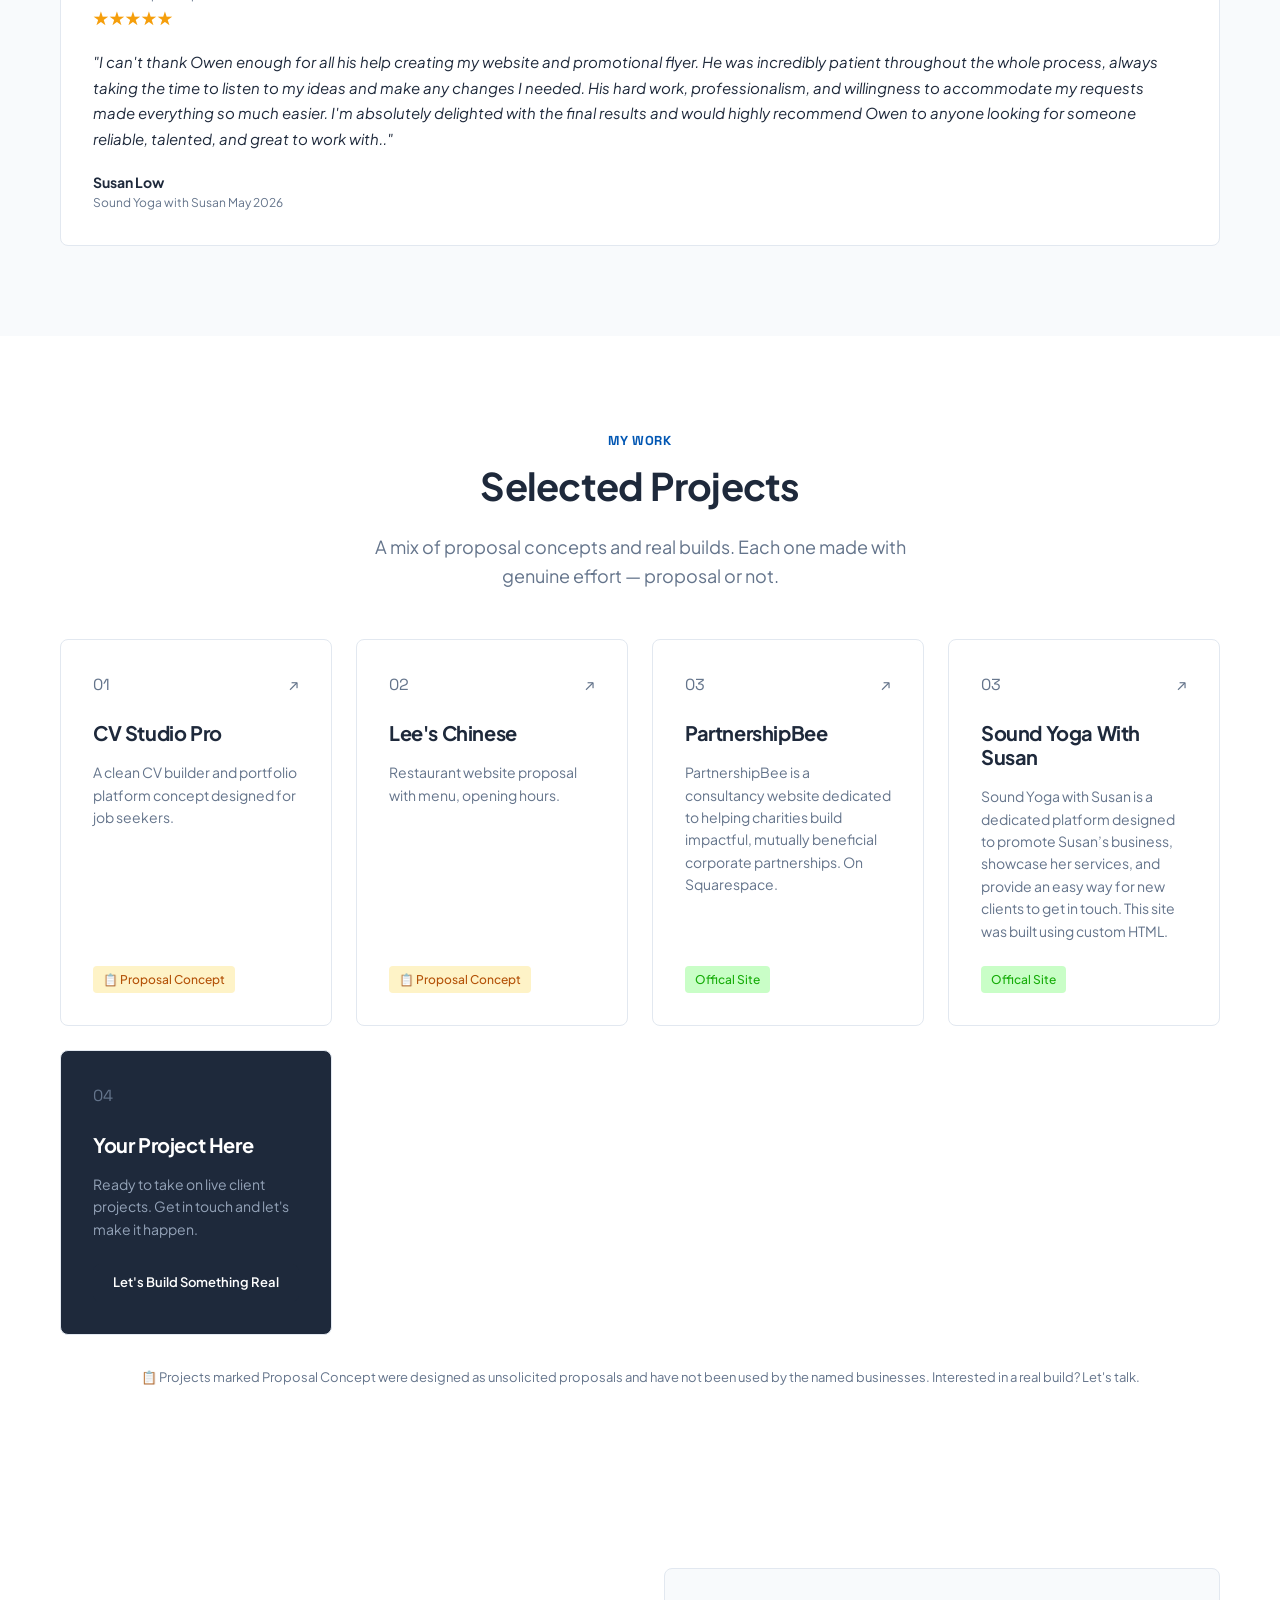
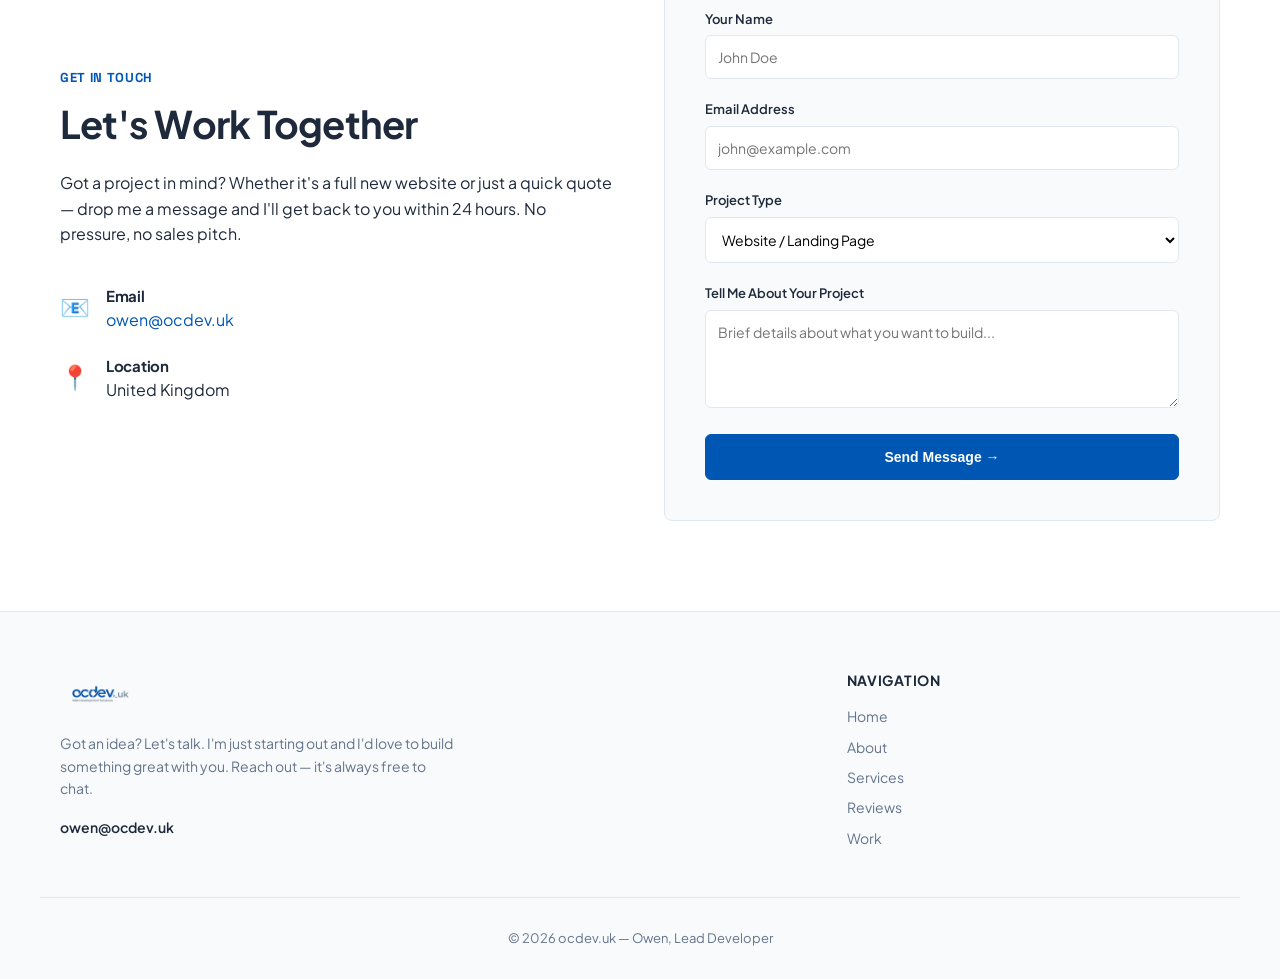
==== commit 97131e8d: "susan review" ====
--- a/index.html
+++ b/index.html
@@ -175,6 +175,12 @@
                         <strong>Maralyn Boyle</strong>
                         <span> PartnershipBee April 2026</span>
                     </div>
+                    <div class="stars">★★★★★</div>
+                    <p class="review-text">"I can't thank Owen enough for all his help creating my website and promotional flyer. He was incredibly patient throughout the whole process, always taking the time to listen to my ideas and make any changes I needed. His hard work, professionalism, and willingness to accommodate my requests made everything so much easier. I'm absolutely delighted with the final results and would highly recommend Owen to anyone looking for someone reliable, talented, and great to work with.."</p>
+                    <div class="review-author">
+                        <strong>Susan Low</strong>
+                        <span>Sound Yoga with Susan May 2026 </span>
+                    </div>
                 </div>
             </div>
         </div>
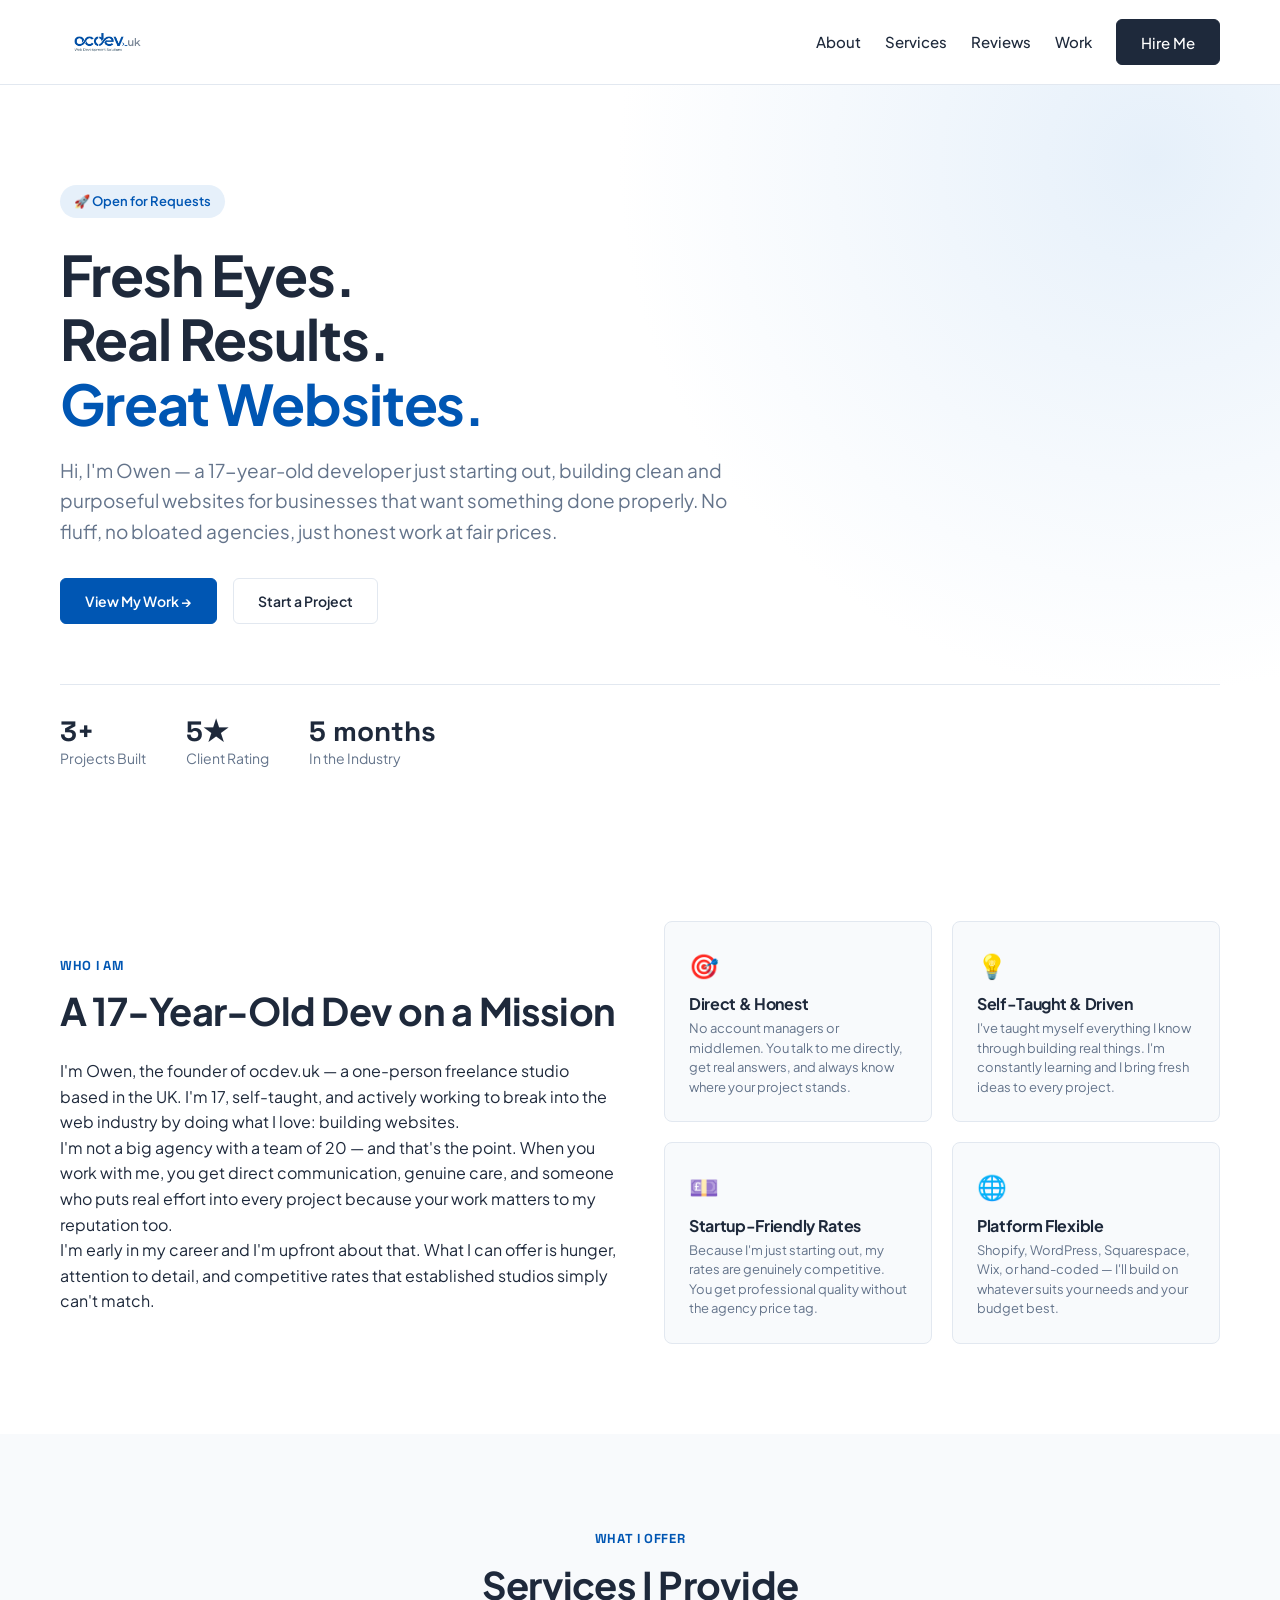
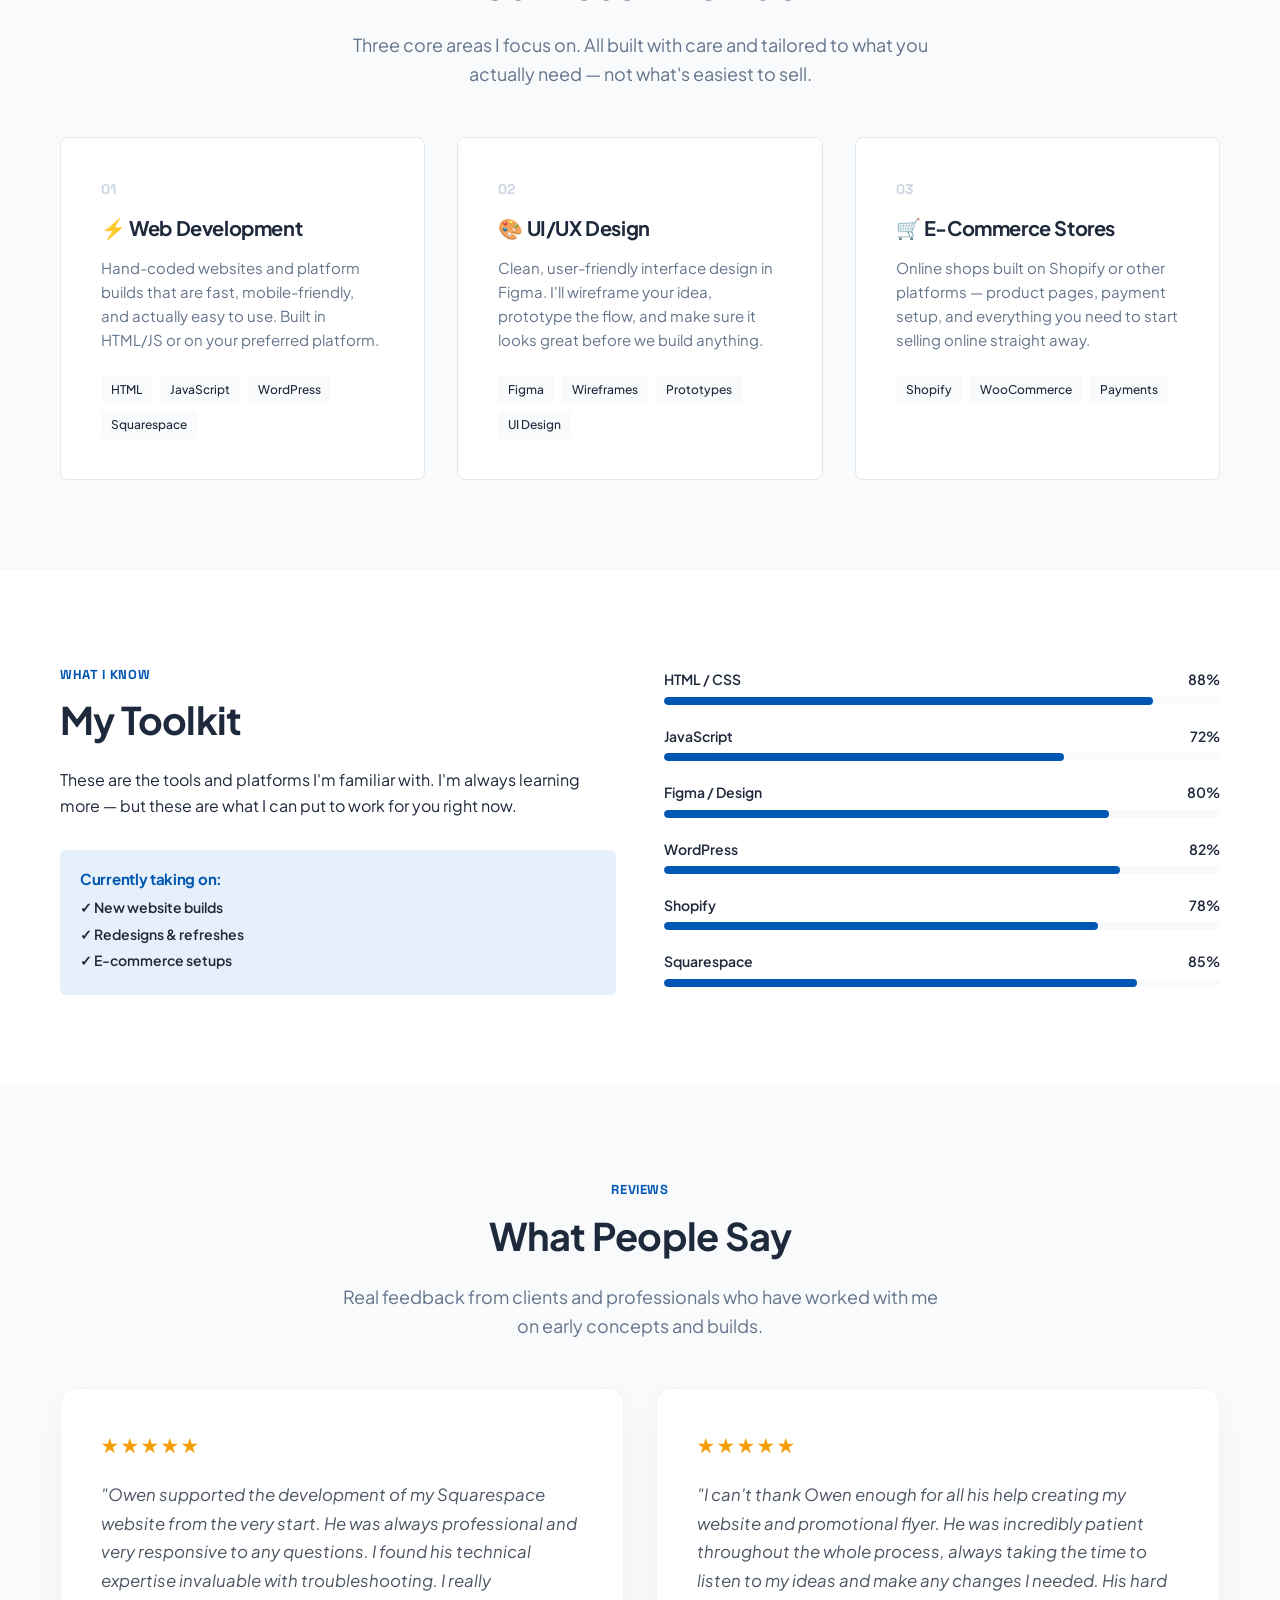
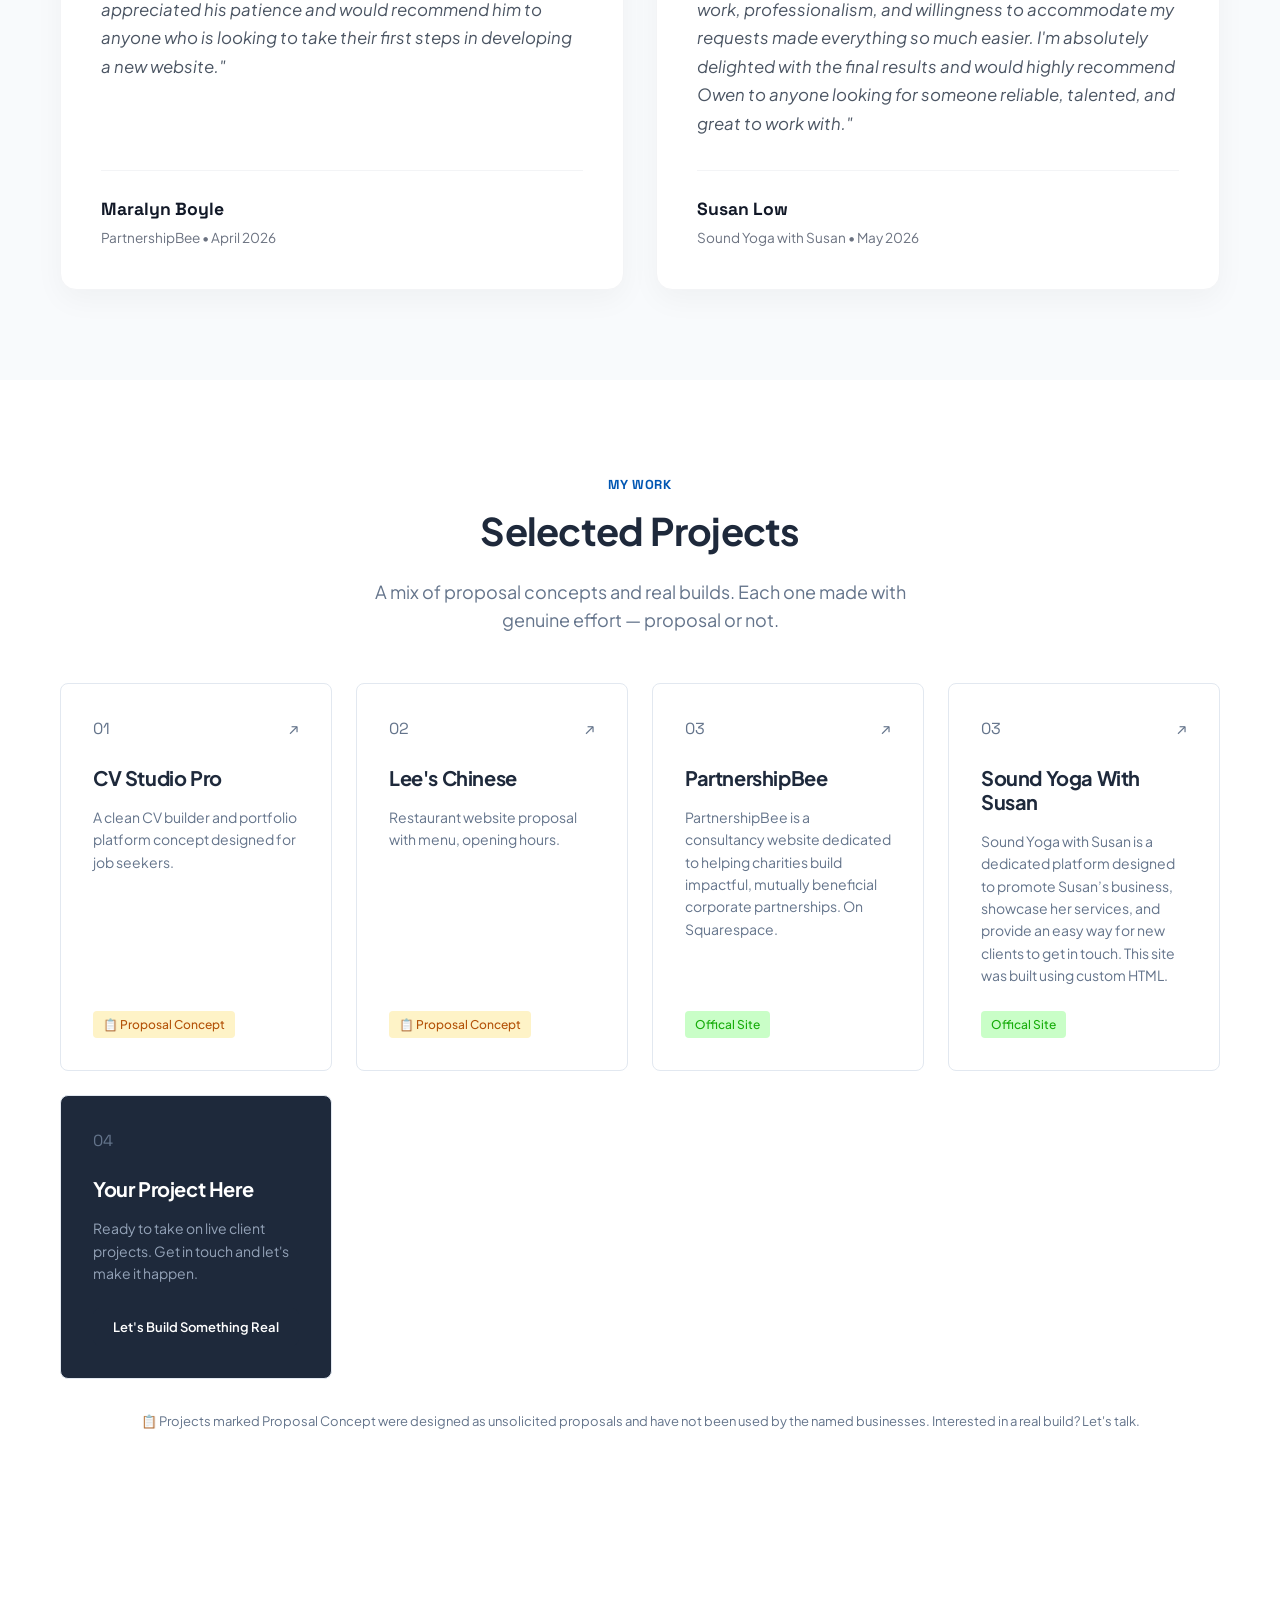
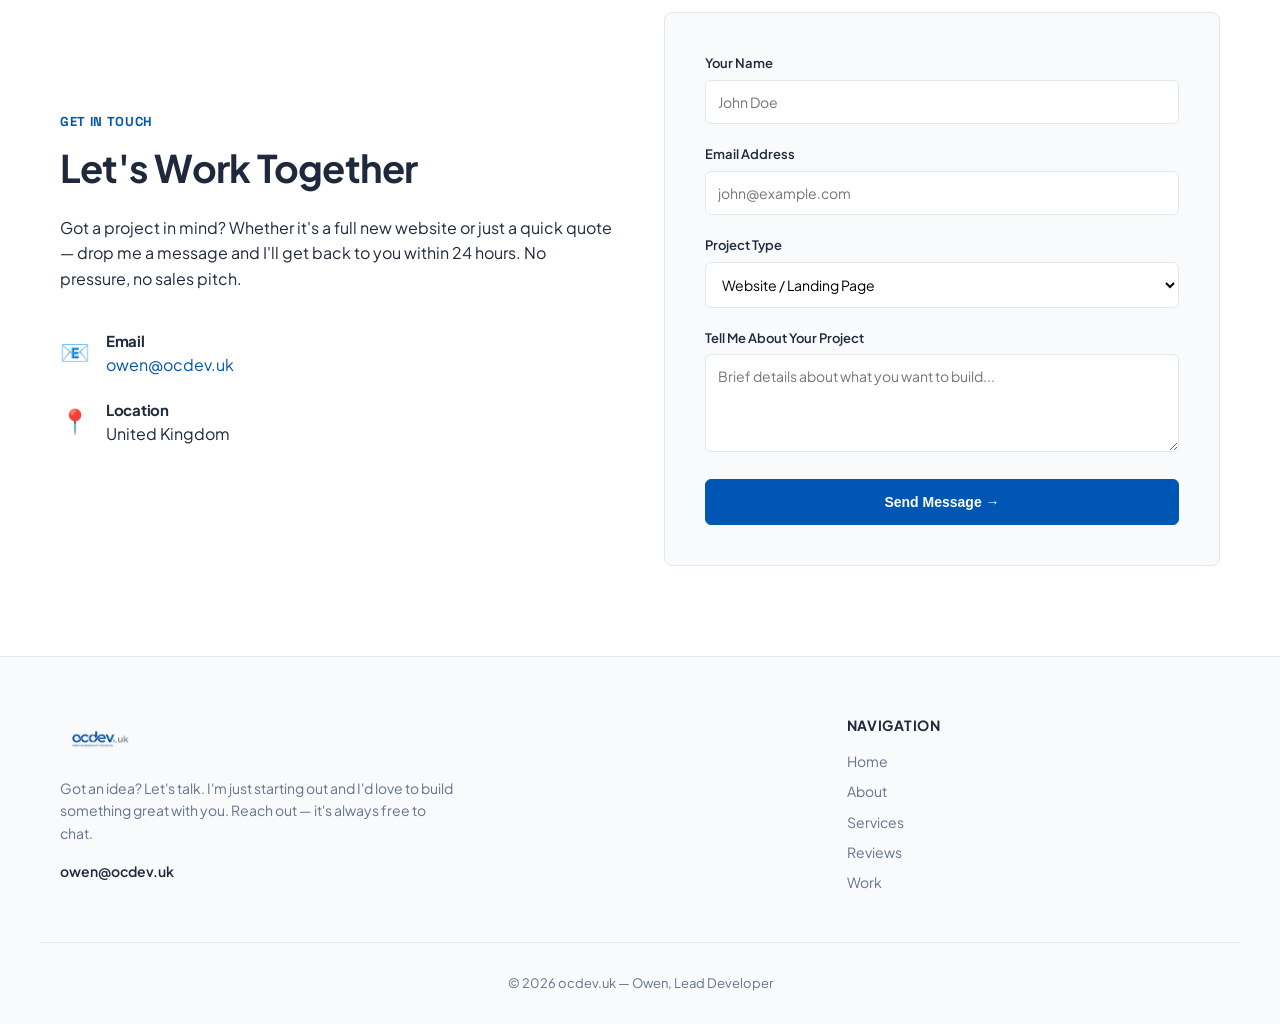
==== commit b25001cf: "review upgrade" ====
--- a/index.html
+++ b/index.html
@@ -167,19 +167,29 @@
                 <h2 class="section-title">What People Say</h2>
                 <p class="section-subtitle">Real feedback from clients and professionals who have worked with me on early concepts and builds.</p>
             </div>
+            
             <div class="reviews-grid">
+                <!-- Review 1 -->
                 <div class="review-card">
                     <div class="stars">★★★★★</div>
                     <p class="review-text">"Owen supported the development of my Squarespace website from the very start. He was always professional and very responsive to any questions. I found his technical expertise invaluable with troubleshooting. I really appreciated his patience and would recommend him to anyone who is looking to take their first steps in developing a new website."</p>
                     <div class="review-author">
-                        <strong>Maralyn Boyle</strong>
-                        <span> PartnershipBee April 2026</span>
-                    </div>
+                        <div class="author-info">
+                            <strong>Maralyn Boyle</strong>
+                            <span>PartnershipBee &bull; April 2026</span>
+                        </div>
+                    </div>
+                </div>
+
+                <!-- Review 2 -->
+                <div class="review-card">
                     <div class="stars">★★★★★</div>
-                    <p class="review-text">"I can't thank Owen enough for all his help creating my website and promotional flyer. He was incredibly patient throughout the whole process, always taking the time to listen to my ideas and make any changes I needed. His hard work, professionalism, and willingness to accommodate my requests made everything so much easier. I'm absolutely delighted with the final results and would highly recommend Owen to anyone looking for someone reliable, talented, and great to work with.."</p>
+                    <p class="review-text">"I can't thank Owen enough for all his help creating my website and promotional flyer. He was incredibly patient throughout the whole process, always taking the time to listen to my ideas and make any changes I needed. His hard work, professionalism, and willingness to accommodate my requests made everything so much easier. I'm absolutely delighted with the final results and would highly recommend Owen to anyone looking for someone reliable, talented, and great to work with."</p>
                     <div class="review-author">
-                        <strong>Susan Low</strong>
-                        <span>Sound Yoga with Susan May 2026 </span>
+                        <div class="author-info">
+                            <strong>Susan Low</strong>
+                            <span>Sound Yoga with Susan &bull; May 2026</span>
+                        </div>
                     </div>
                 </div>
             </div>
--- a/style.css
+++ b/style.css
@@ -552,62 +552,74 @@
     }
 }
 
-/* --- Reviews Layout --- */
+/* Reviews Grid Layout */
 .reviews-grid {
     display: grid;
-    grid-template-columns: 1fr;
-    gap: 24px;
-}
-
+    grid-template-columns: repeat(auto-fit, minmax(320px, 1fr));
+    gap: 2rem;
+    margin-top: 3rem;
+}
+
+/* Individual Review Card */
 .review-card {
-    background: var(--bg-white);
-    padding: 24px;
-    border-radius: 8px;
-    border: 1px solid var(--border-color);
-}
-
-.stars {
-    color: #f59e0b;
-    font-size: 16px;
-    margin-bottom: 12px;
-}
-
-.review-text {
-    font-size: 14px;
-    color: var(--text-dark);
+    background-color: #ffffff;
+    padding: 2.5rem;
+    border-radius: 16px;
+    border: 1px solid #f3f4f6;
+    box-shadow: 0 10px 30px rgba(0, 0, 0, 0.04);
+    display: flex;
+    flex-direction: column;
+    transition: transform 0.3s ease, box-shadow 0.3s ease;
+}
+
+.review-card:hover {
+    transform: translateY(-5px);
+    box-shadow: 0 20px 40px rgba(0, 0, 0, 0.08);
+}
+
+/* Star Rating */
+.review-card .stars {
+    color: #F59E0B; /* A nice, warm gold color */
+    font-size: 1.25rem;
+    letter-spacing: 2px;
+    margin-bottom: 1.25rem;
+}
+
+/* The Quote Text */
+.review-card .review-text {
+    font-size: 1.05rem;
+    line-height: 1.7;
+    color: #4b5563; /* Softer dark gray for readability */
     font-style: italic;
-    line-height: 1.6;
-    margin-bottom: 16px;
-}
-
-.review-author strong {
-    display: block;
-    font-size: 14px;
-    color: var(--text-dark);
-}
-
-.review-author span {
-    display: block;
-    font-size: 12px;
-    color: var(--text-light);
-}
-
-@media (min-width: 768px) {
-    .reviews-grid {
-        grid-template-columns: repeat(auto-fit, minmax(320px, 1fr));
-    }
-    .review-card {
-        padding: 32px;
-    }
-    .stars {
-        font-size: 18px;
-        margin-bottom: 16px;
-    }
-    .review-text {
-        font-size: 15px;
-        line-height: 1.7;
-        margin-bottom: 20px;
-    }
+    margin-bottom: 2rem;
+    flex-grow: 1; /* This pushes the author info to the bottom if one review is longer than the other */
+}
+
+/* Author Section */
+.review-author {
+    display: flex;
+    align-items: center;
+    border-top: 1px solid #f3f4f6;
+    padding-top: 1.5rem;
+}
+
+.author-info {
+    display: flex;
+    flex-direction: column;
+}
+
+.author-info strong {
+    font-family: 'Space Grotesk', sans-serif;
+    color: #111827;
+    font-size: 1.1rem;
+    font-weight: 700;
+}
+
+.author-info span {
+    font-family: 'Plus Jakarta Sans', sans-serif;
+    font-size: 0.85rem;
+    color: #6b7280;
+    margin-top: 0.25rem;
 }
 
 /* --- Portfolio --- */
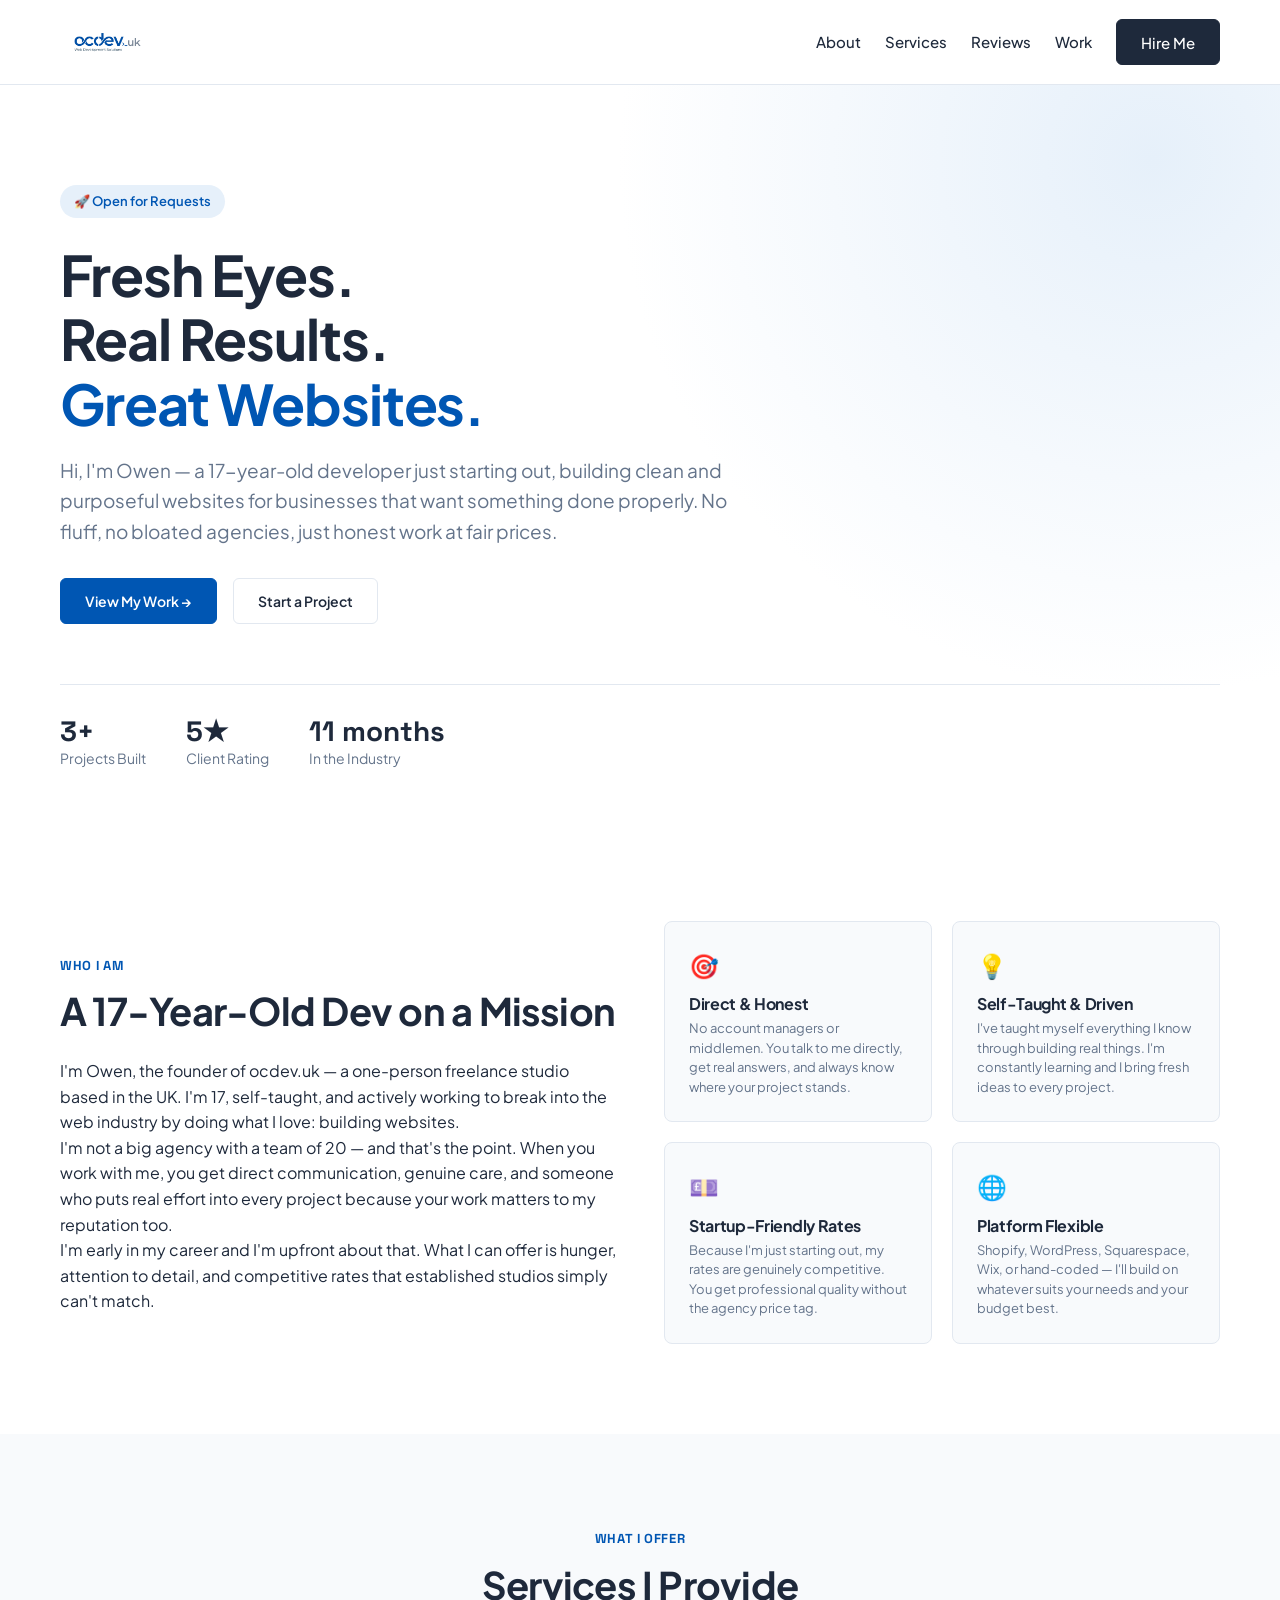
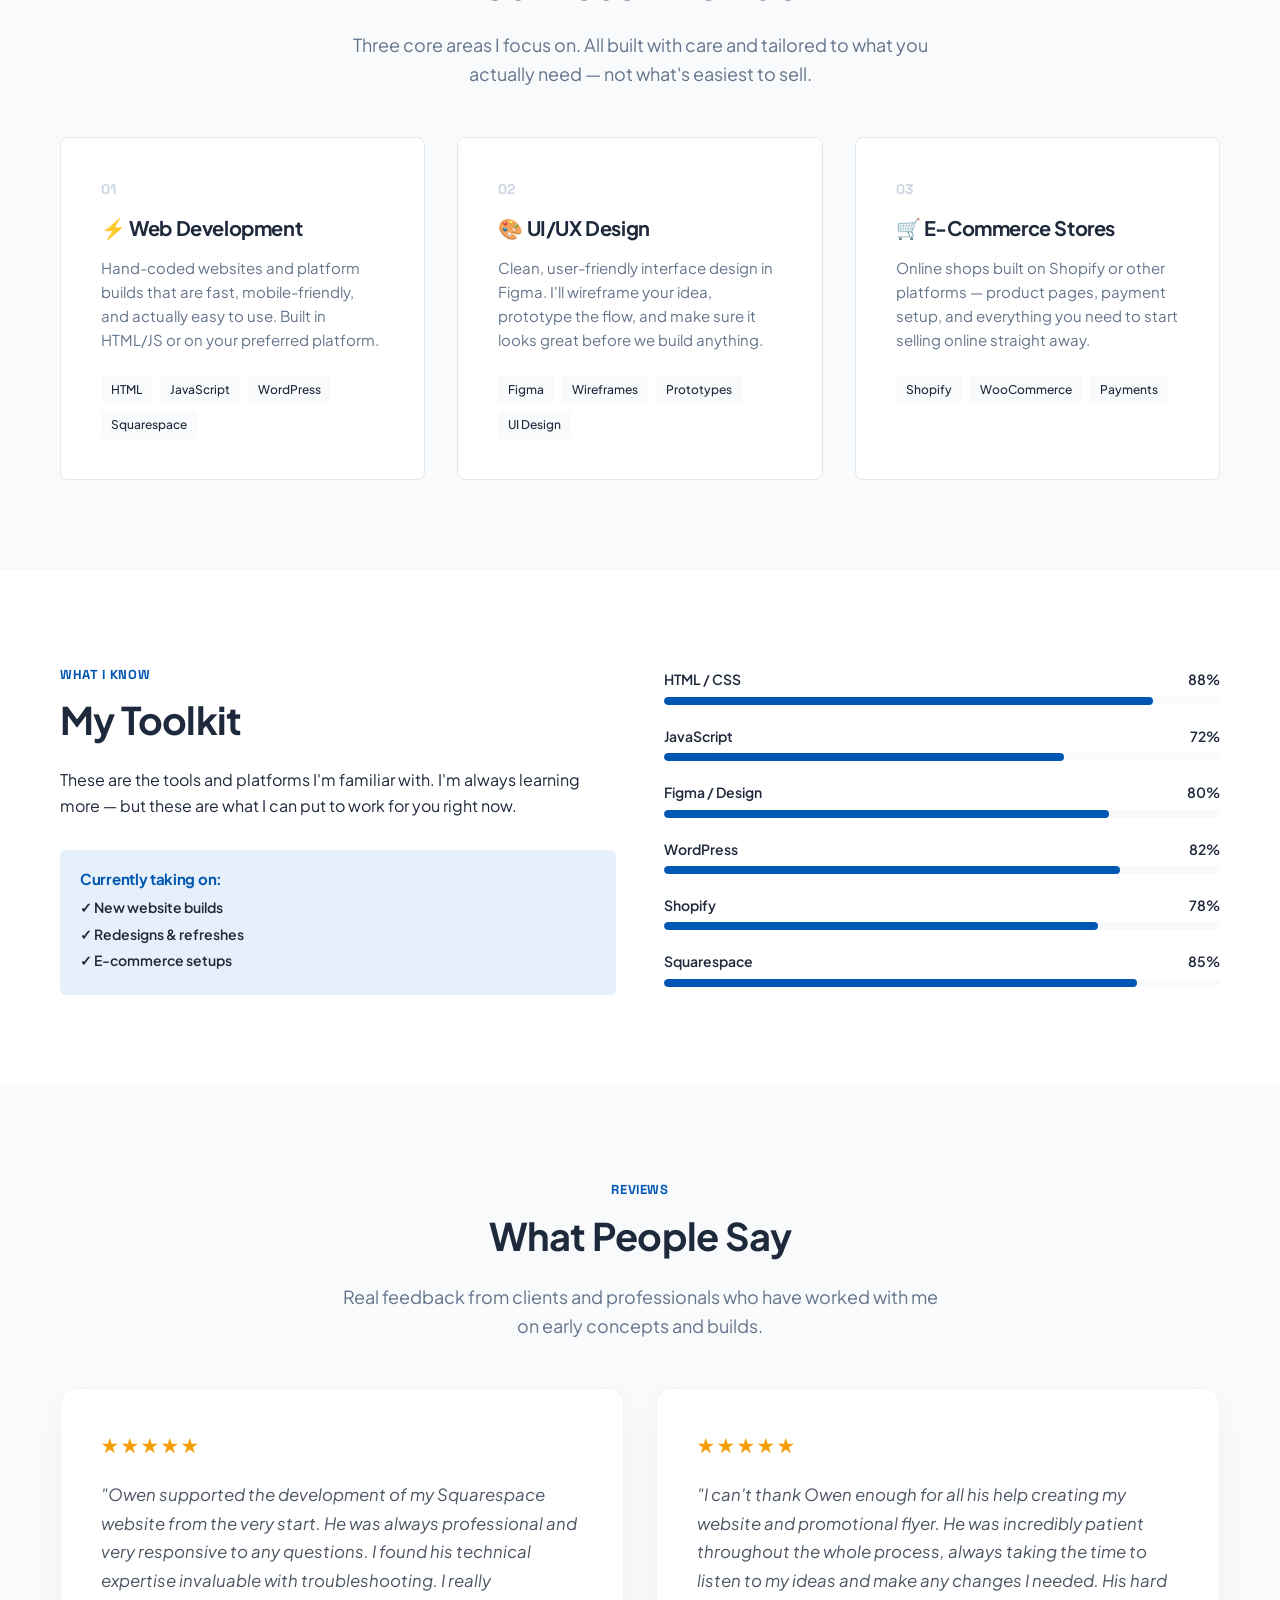
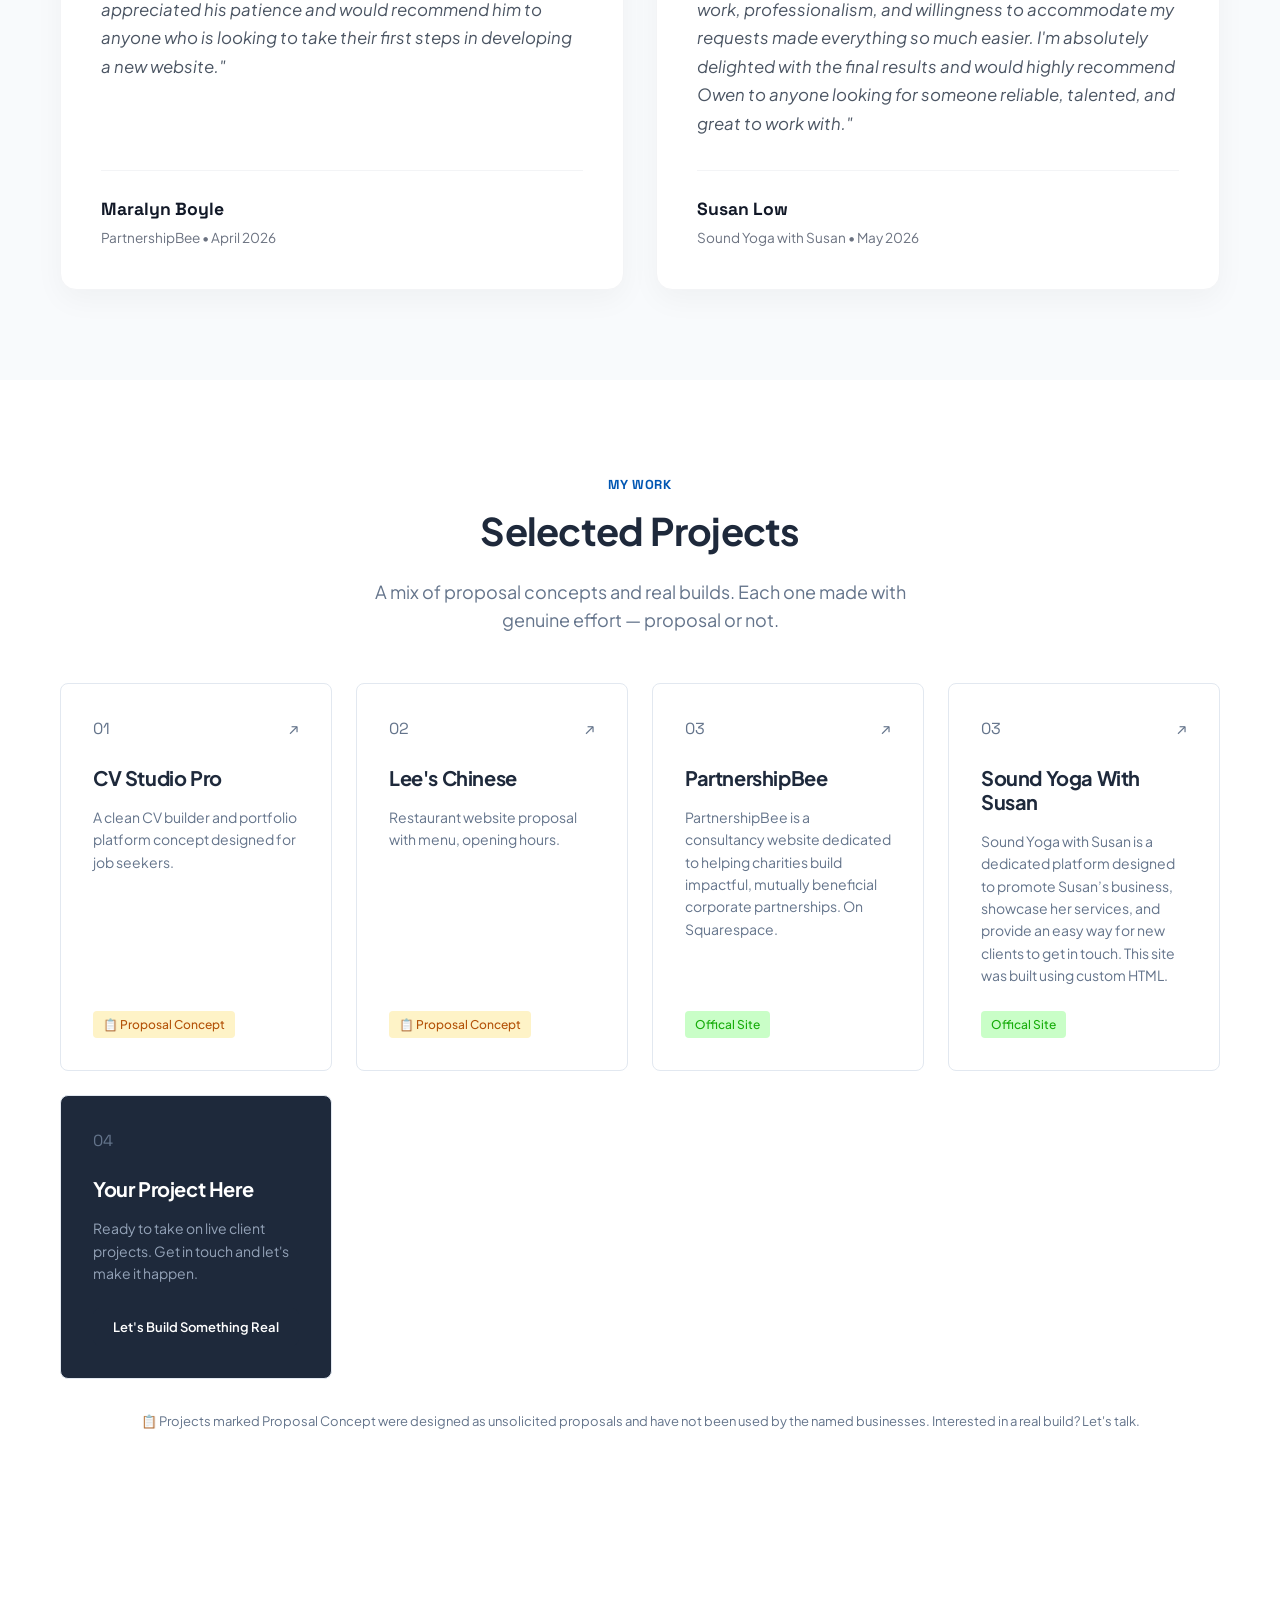
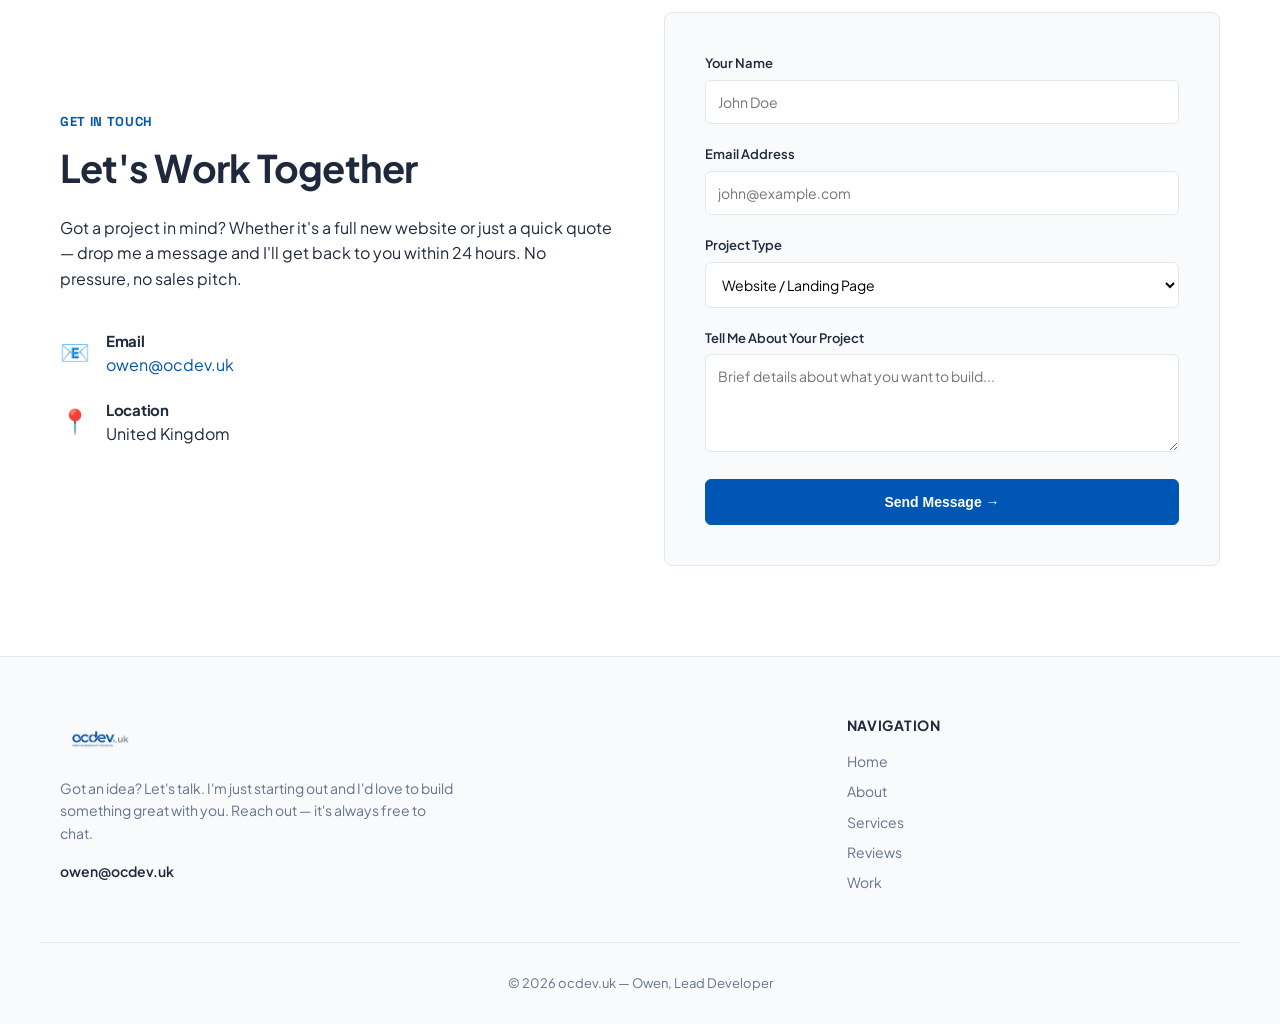
==== commit caa5c933: "Automated Time" ====
--- a/index.html
+++ b/index.html
@@ -41,7 +41,8 @@
             <div class="hero-stats">
                 <div class="stat-item"><strong>3+</strong> <span>Projects Built</span></div>
                 <div class="stat-item"><strong>5★</strong> <span>Client Rating</span></div>
-                <div class="stat-item"><strong>5 months</strong> <span>In the Industry</span></div>
+                <!-- Added an ID here so JavaScript can target it -->
+                <div class="stat-item"><strong id="time-in-industry">5 months</strong> <span>In the Industry</span></div>
             </div>
         </div>
     </section>
@@ -269,8 +270,7 @@
             </div>
             
         <div class="form-wrapper">
-            <form id="contact-form" class="contact-form" action="https://formspree.io/f/mbdbggvb" method="POST">
-                
+            <form id="contact-form" class="contact-form" action="contact.php" method="POST">
                 <div class="form-group">
                     <label for="name">Your Name</label>
                     <input type="text" id="name" name="name" required placeholder="John Doe">
@@ -361,6 +361,89 @@
                 btn.innerHTML = 'Error. Try Again &rarr;';
             });
         });
+
+        document.getElementById('contact-form').addEventListener('submit', function(e) {
+        e.preventDefault(); 
+        
+        const form = this;
+        const btn = form.querySelector('button[type="submit"]');
+        
+        // Set button to a loading state
+        btn.disabled = true;
+        btn.innerHTML = 'Sending...';
+        
+        // Collect form data
+        const formData = new FormData(form);
+        
+        fetch(form.action, {
+            method: 'POST',
+            body: formData
+            // 🚀 Removed mode: 'no-cors' - it breaks same-domain requests
+        })
+        .then(response => {
+            if (!response.ok) {
+                throw new Error('Server returned an error');
+            }
+            
+            // Change button to the successful state
+            btn.classList.remove('btn-primary');
+            btn.classList.add('btn-success');
+            btn.innerHTML = 'Message Sent Successfully! ✓';
+            
+            // Reset the form inputs
+            form.reset();
+
+            // Optional: reset button text after a few seconds
+            setTimeout(() => {
+                btn.disabled = false;
+                btn.classList.remove('btn-success');
+                btn.classList.add('btn-primary');
+                btn.innerHTML = 'Send Message &rarr;';
+            }, 4000);
+        })
+        .catch(error => {
+            console.error('Error:', error);
+            btn.disabled = false;
+            btn.innerHTML = 'Error. Try Again &rarr;';
+        });
+    });
+
+    function updateTimeInIndustry() {
+            // Set start date to January 2026 (Month 0 in JavaScript)
+            const startYear = 2026;
+            const startMonth = 0; 
+            
+            // Get current date
+            const now = new Date();
+            const currentYear = now.getFullYear();
+            const currentMonth = now.getMonth();
+            
+            // Calculate total months passed
+            let totalMonths = (currentYear - startYear) * 12 + (currentMonth - startMonth);
+            
+            // Failsafe in case the user's clock is somehow behind
+            if (totalMonths < 1) totalMonths = 1; 
+
+            const timeElement = document.getElementById('time-in-industry');
+            
+            // Format the text nicely
+            if (totalMonths < 12) {
+                timeElement.innerText = totalMonths + " months";
+            } else {
+                const years = Math.floor(totalMonths / 12);
+                const extraMonths = totalMonths % 12;
+                
+                if (extraMonths === 0) {
+                    timeElement.innerText = years + (years === 1 ? " year" : " years");
+                } else {
+                    // E.g., "1 yr 2 mo"
+                    timeElement.innerText = years + (years === 1 ? " yr " : " yrs ") + extraMonths + " mo";
+                }
+            }
+        }
+        
+        // Run the function as soon as the page loads
+        updateTimeInIndustry();
     </script>
 </body>
 </html>
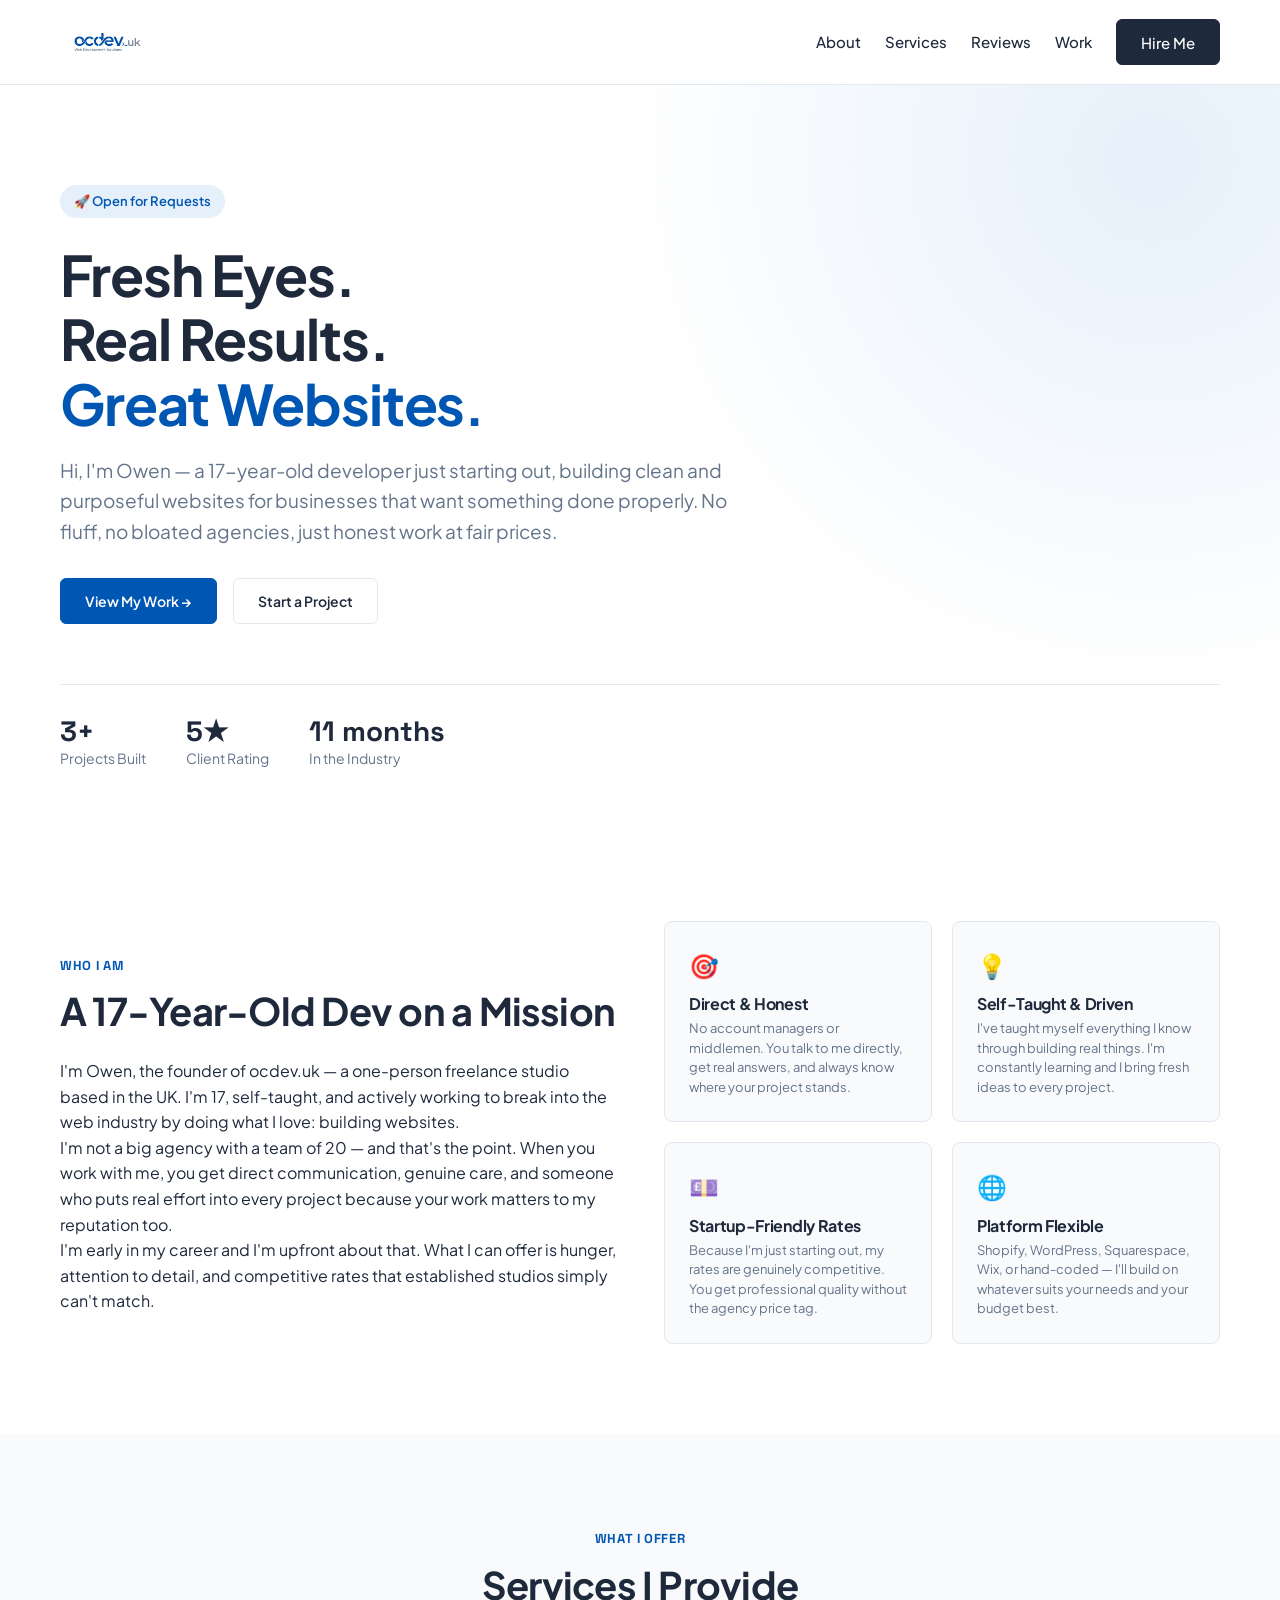
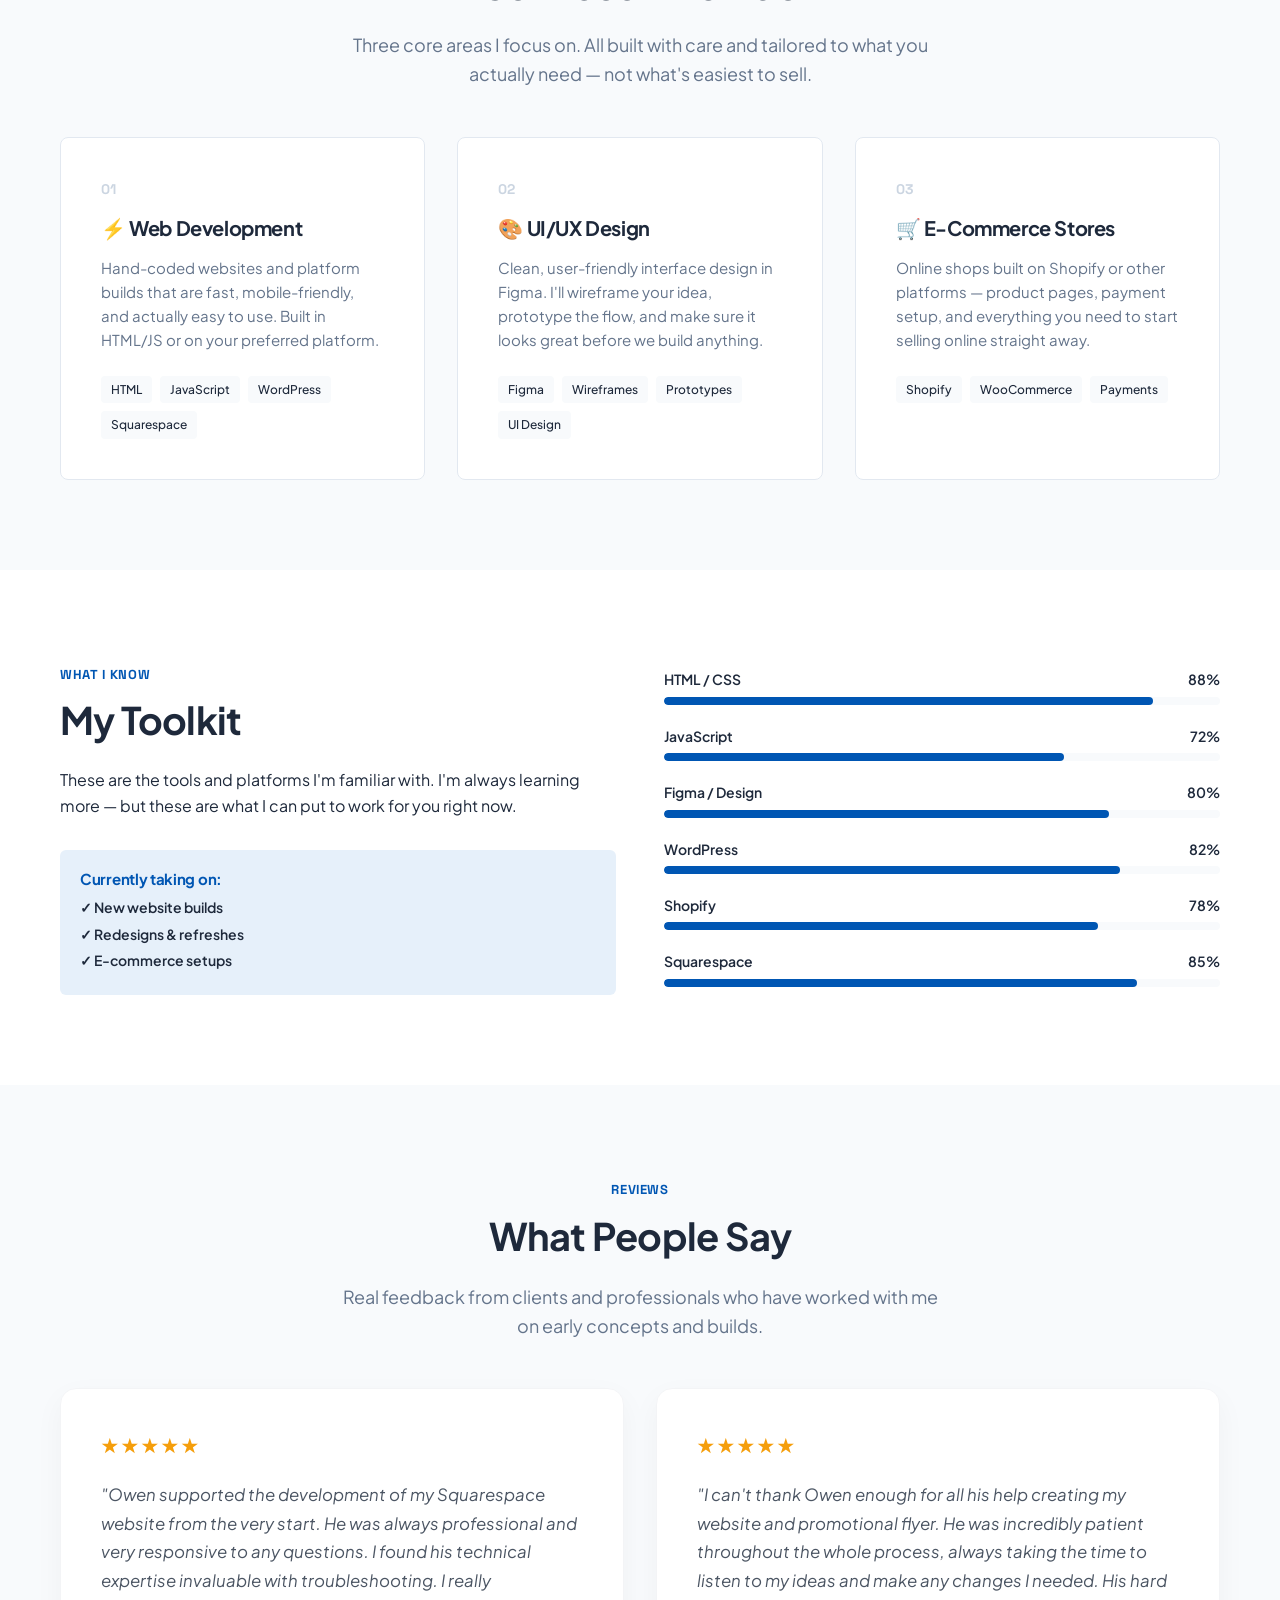
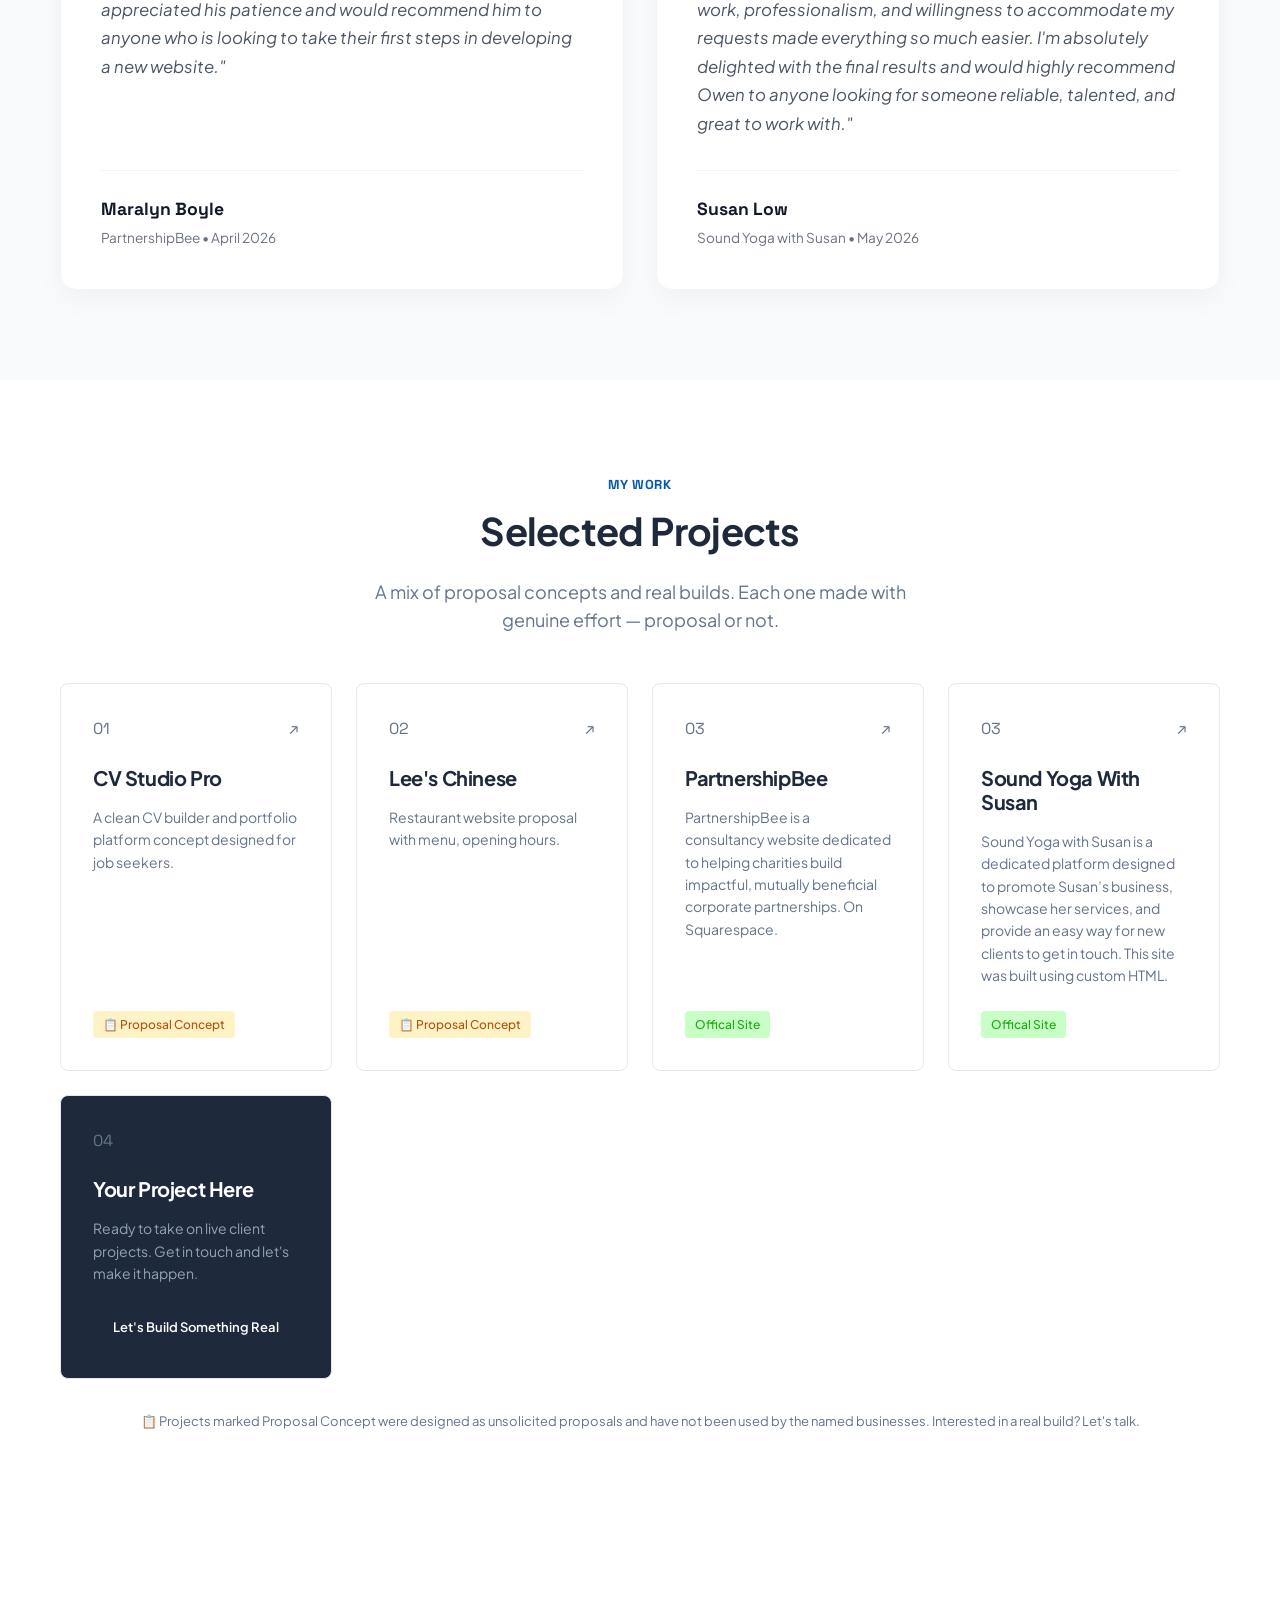
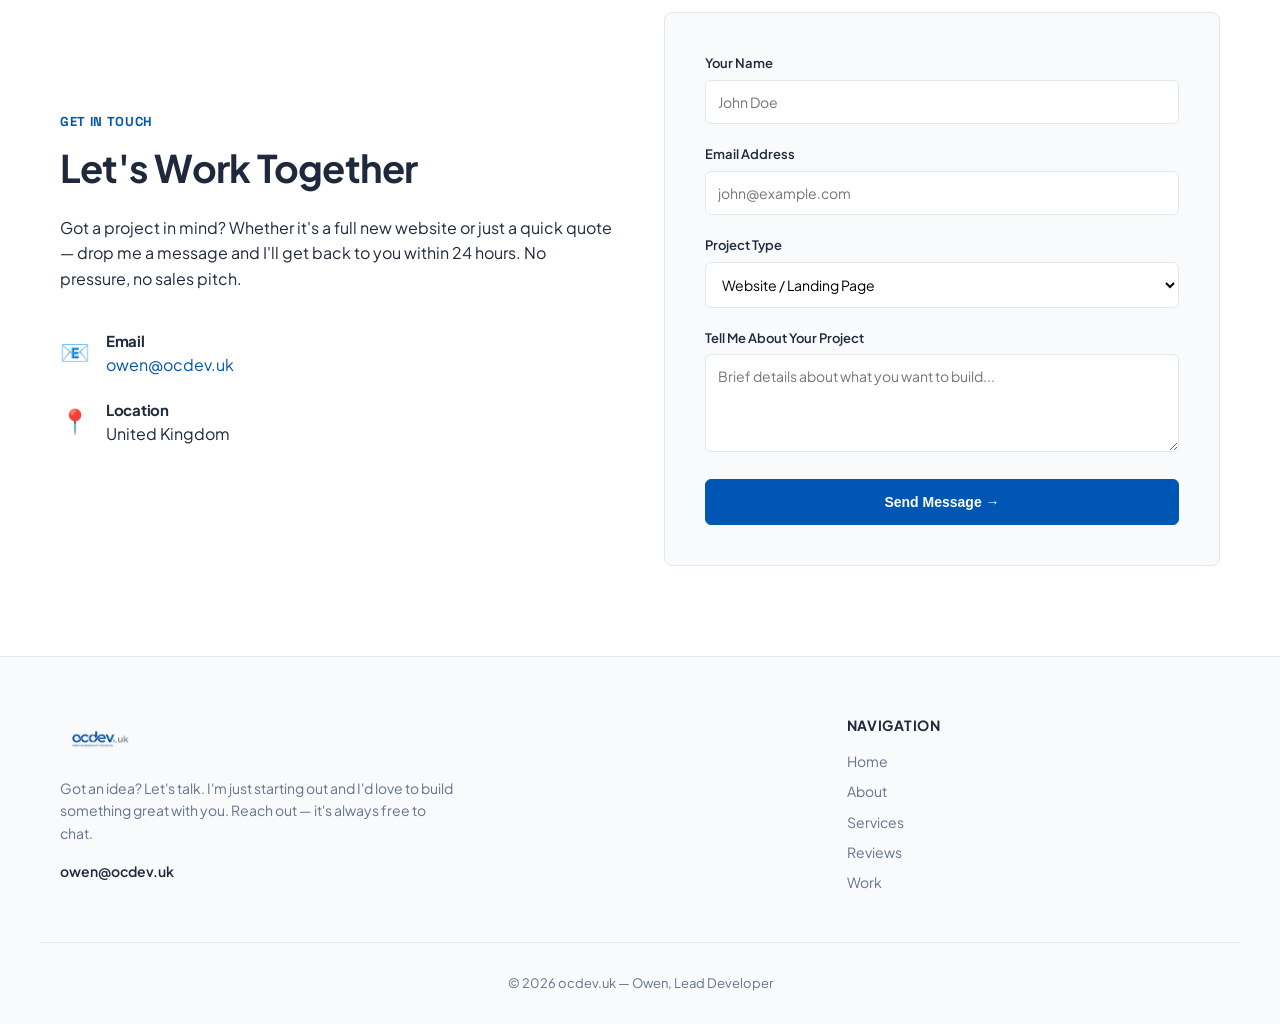
==== commit a79ee97d: "ANIMATIONS" ====
--- a/index.html
+++ b/index.html
@@ -42,7 +42,7 @@
                 <div class="stat-item"><strong>3+</strong> <span>Projects Built</span></div>
                 <div class="stat-item"><strong>5★</strong> <span>Client Rating</span></div>
                 <!-- Added an ID here so JavaScript can target it -->
-                <div class="stat-item"><strong id="time-in-industry">5 months</strong> <span>In the Industry</span></div>
+                <div class="stat-item"><strong id="time-in-industry">6 months</strong> <span>In the Industry</span></div>
             </div>
         </div>
     </section>
@@ -444,6 +444,50 @@
         
         // Run the function as soon as the page loads
         updateTimeInIndustry();
+
+        document.addEventListener('DOMContentLoaded', () => {
+    
+    // 1. Prepare elements for scroll reveal
+        const elementsToReveal = document.querySelectorAll('.feature-card, .service-card, .review-card, .project-card, .section-title, .section-subtitle');
+        elementsToReveal.forEach(el => el.classList.add('reveal'));
+
+        // 2. Intersection Observer for Fade-ins
+        const revealObserver = new IntersectionObserver((entries) => {
+            entries.forEach(entry => {
+                if (entry.isIntersecting) {
+                    entry.target.classList.add('active');
+                    revealObserver.unobserve(entry.target); // Only animate once
+                }
+            });
+        }, {
+            threshold: 0.1, // Triggers when 10% of the element is visible
+            rootMargin: "0px 0px -50px 0px" // Triggers slightly before it enters the viewport
+        });
+
+        elementsToReveal.forEach(el => revealObserver.observe(el));
+
+        // 3. Intersection Observer for Skill Bars
+        const skillBars = document.querySelectorAll('.skill-progress');
+        
+        // Temporarily set widths to 0, storing the real width in a data attribute
+        skillBars.forEach(bar => {
+            bar.dataset.width = bar.style.width; 
+            bar.style.width = '0'; 
+        });
+
+        const skillObserver = new IntersectionObserver((entries) => {
+            entries.forEach(entry => {
+                if (entry.isIntersecting) {
+                    const bar = entry.target;
+                    bar.style.width = bar.dataset.width; // Animate to the target percentage
+                    skillObserver.unobserve(bar);
+                }
+            });
+        }, { threshold: 0.5 });
+
+        skillBars.forEach(bar => skillObserver.observe(bar));
+    });
+
     </script>
 </body>
 </html>
--- a/style.css
+++ b/style.css
@@ -322,6 +322,30 @@
     color: var(--text-light);
 }
 
+/* Hero Section Load Animations (Staggered) */
+.hero-section .badge,
+.hero-section h1,
+.hero-section .hero-lead,
+.hero-section .hero-cta,
+.hero-section .hero-stats {
+    animation: fadeUp 0.8s cubic-bezier(0.2, 0.8, 0.2, 1) forwards;
+    opacity: 0;
+    transform: translateY(30px);
+}
+
+.hero-section .badge { animation-delay: 0.1s; }
+.hero-section h1 { animation-delay: 0.2s; }
+.hero-section .hero-lead { animation-delay: 0.3s; }
+.hero-section .hero-cta { animation-delay: 0.4s; }
+.hero-section .hero-stats { animation-delay: 0.5s; }
+
+@keyframes fadeUp {
+    to {
+        opacity: 1;
+        transform: translateY(0);
+    }
+}
+
 @media (min-width: 768px) {
     .hero-section {
         padding: 100px 0 60px 0;
@@ -378,6 +402,13 @@
     padding: 20px;
     border-radius: 8px;
     border: 1px solid var(--border-color);
+    transition: var(--transition);
+}
+
+.feature-card:hover {
+    transform: translateY(-4px);
+    box-shadow: 0 12px 24px rgba(0,0,0,0.03);
+    border-color: var(--primary);
 }
 
 .feature-icon {
@@ -536,6 +567,7 @@
     background: var(--primary);
     height: 100%;
     border-radius: 4px;
+    transition: width 1.5s cubic-bezier(0.2, 0.8, 0.2, 1);
 }
 
 @media (min-width: 768px) {
@@ -924,4 +956,16 @@
     100% {
         transform: scale(1);
     }
+}
+
+/* --- Scroll Reveal Animations --- */
+.reveal {
+    opacity: 0;
+    transform: translateY(40px);
+    transition: all 0.8s cubic-bezier(0.2, 0.8, 0.2, 1);
+}
+
+.reveal.active {
+    opacity: 1;
+    transform: translateY(0);
 }
